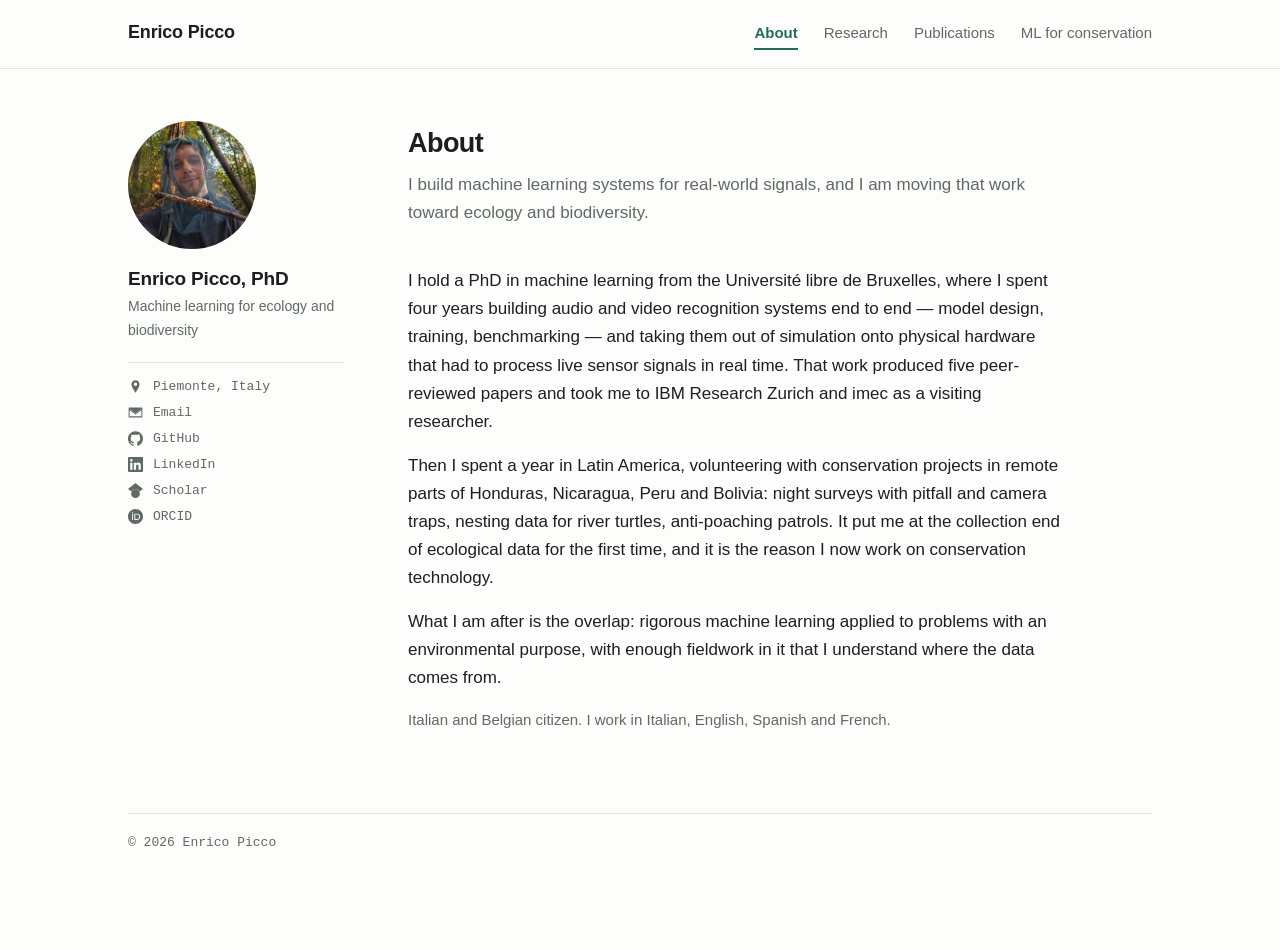
==== index.html @ 3084b16c "Add files via upload" ====
<!DOCTYPE html>
<html lang="en">
<head>
<meta charset="utf-8">
<meta name="viewport" content="width=device-width, initial-scale=1">
<title>Enrico Picco — Machine learning for ecology and biodiversity</title>
<meta name="description" content="Enrico Picco, PhD — machine learning engineer working on applied AI for ecology, biodiversity and environmental data.">
<link rel="stylesheet" href="style.css">
</head>
<body>

<header class="masthead">
  <div class="masthead-inner">
    <a class="brand" href="index.html">Enrico Picco</a>
    <nav class="site-nav">
      <a href="index.html" aria-current="page">About</a>
      <a href="research.html">Research</a>
      <a href="publications.html">Publications</a>
      <a href="conservation.html">ML for conservation</a>
    </nav>
  </div>
</header>

<div class="wrap">
    <aside class="rail">
      <img class="portrait" src="portrait.jpg" alt="Enrico Picco">
      <h2 class="rail-name">Enrico Picco, PhD</h2>
      <p class="role">Machine learning for ecology and biodiversity</p>
      <div class="meta">
        <div><svg class="ic" viewBox="0 0 24 24" aria-hidden="true"><path d="M12 2C8.42 2 5.5 4.92 5.5 8.5c0 4.78 6.5 13.5 6.5 13.5s6.5-8.72 6.5-13.5C18.5 4.92 15.58 2 12 2zm0 9.25a2.75 2.75 0 1 1 0-5.5 2.75 2.75 0 0 1 0 5.5z"/></svg><span>Piemonte, Italy</span></div>
        <a href="mailto:enrico.picco@hotmail.it"><svg class="ic" viewBox="0 0 24 24" aria-hidden="true"><path d="M2 4h20a1 1 0 0 1 1 1v14a1 1 0 0 1-1 1H2a1 1 0 0 1-1-1V5a1 1 0 0 1 1-1zm10 8.7L2.6 5.9v.4L12 13.3l9.4-7V5.9L12 12.7zM2.6 18.1h18.8V8.4L12 15.2 2.6 8.4z"/></svg><span>Email</span></a>
        <a href="https://github.com/e-picco"><svg class="ic" viewBox="0 0 24 24" aria-hidden="true"><path d="M12 .297c-6.63 0-12 5.373-12 12 0 5.303 3.438 9.8 8.205 11.385.6.113.82-.258.82-.577 0-.285-.01-1.04-.015-2.04-3.338.724-4.042-1.61-4.042-1.61C4.422 18.07 3.633 17.7 3.633 17.7c-1.087-.744.084-.729.084-.729 1.205.084 1.838 1.236 1.838 1.236 1.07 1.835 2.809 1.305 3.495.998.108-.776.417-1.305.76-1.605-2.665-.3-5.466-1.332-5.466-5.93 0-1.31.465-2.38 1.235-3.22-.135-.303-.54-1.523.105-3.176 0 0 1.005-.322 3.3 1.23.96-.267 1.98-.399 3-.405 1.02.006 2.04.138 3 .405 2.28-1.552 3.285-1.23 3.285-1.23.645 1.653.24 2.873.12 3.176.765.84 1.23 1.91 1.23 3.22 0 4.61-2.805 5.625-5.475 5.92.42.36.81 1.096.81 2.22 0 1.606-.015 2.896-.015 3.286 0 .315.21.69.825.57C20.565 22.092 24 17.592 24 12.297c0-6.627-5.373-12-12-12"/></svg><span>GitHub</span></a>
        <a href="https://www.linkedin.com/in/enrico-picco/"><svg class="ic" viewBox="0 0 24 24" aria-hidden="true"><path d="M20.45 20.45h-3.56v-5.57c0-1.33-.02-3.04-1.85-3.04-1.85 0-2.13 1.45-2.13 2.94v5.67H9.35V9h3.42v1.56h.05c.48-.9 1.64-1.85 3.37-1.85 3.6 0 4.27 2.37 4.27 5.46v6.28zM5.34 7.43a2.07 2.07 0 1 1 0-4.14 2.07 2.07 0 0 1 0 4.14zM7.12 20.45H3.55V9h3.57v11.45zM22.22 0H1.77C.79 0 0 .77 0 1.73v20.54C0 23.22.79 24 1.77 24h20.45c.98 0 1.78-.78 1.78-1.73V1.73C24 .77 23.2 0 22.22 0z"/></svg><span>LinkedIn</span></a>
        <a href="https://scholar.google.com/citations?user=zZwpqk8AAAAJ&hl=en"><svg class="ic" viewBox="0 0 24 24" aria-hidden="true"><path d="M5.242 13.769L0 9.5 12 0l12 9.5-5.242 4.269C17.548 11.249 14.978 9.5 12 9.5c-2.977 0-5.548 1.748-6.758 4.269zM12 10a7 7 0 1 0 0 14 7 7 0 0 0 0-14z"/></svg><span>Scholar</span></a>
        <a href="https://orcid.org/0000-0000-0000-0000"><svg class="ic" viewBox="0 0 24 24" aria-hidden="true"><path d="M12 0C5.372 0 0 5.372 0 12s5.372 12 12 12 12-5.372 12-12S18.628 0 12 0zM7.369 4.378c.525 0 .947.431.947.947s-.422.947-.947.947a.95.95 0 0 1-.947-.947c0-.525.422-.947.947-.947zm-.722 3.038h1.444v10.041H6.647V7.416zm3.562 0h3.9c3.712 0 5.344 2.653 5.344 5.025 0 2.578-2.016 5.025-5.325 5.025h-3.919V7.416zm1.444 1.303v7.444h2.297c3.272 0 4.022-2.484 4.022-3.722 0-2.016-1.284-3.722-4.097-3.722h-2.222z"/></svg><span>ORCID</span></a>
      </div>
    </aside>

    <main>
      <h1>About</h1>
      <p class="lede">I build machine learning systems for real-world signals, and I am moving that work toward ecology and biodiversity.</p>

      <p>I hold a PhD in machine learning from the Universit&eacute; libre de Bruxelles, where I spent four years building audio and video recognition systems end to end &mdash; model design, training, benchmarking &mdash; and taking them out of simulation onto physical hardware that had to process live sensor signals in real time. That work produced five peer-reviewed papers and took me to IBM Research Zurich and imec as a visiting researcher.</p>

      <p>Then I spent a year in Latin America, volunteering with conservation projects in remote parts of Honduras, Nicaragua, Peru and Bolivia: night surveys with pitfall and camera traps, nesting data for river turtles, anti-poaching patrols. It put me at the collection end of ecological data for the first time, and it is the reason I now work on conservation technology.</p>

      <p>What I am after is the overlap: rigorous machine learning applied to problems with an environmental purpose, with enough fieldwork in it that I understand where the data comes from.</p>

      <p class="note">Italian and Belgian citizen. I work in Italian, English, Spanish and French.</p>
    </main>

  <footer>&copy; 2026 Enrico Picco</footer>
</div>
</body>
</html>
---- style.css ----
/* ---------------------------------------------------------------
   Enrico Picco — portfolio
   One stylesheet, no dependencies.
   Palette:  ink #1b1f1e · muted #5f6a64 · accent #1f6f5c
             rule #e3e6e3 · paper #fdfdfc
   Type:     body in system sans · metadata in monospace (field-log
             feel: labels and dates align in a column, like a survey
             sheet). That monospace rail is the only flourish here.
   --------------------------------------------------------------- */

:root {
  --ink: #1b1f1e;
  --muted: #5f6a64;
  --accent: #1f6f5c;
  --rule: #e3e6e3;
  --paper: #fdfdfc;
  --sans: -apple-system, BlinkMacSystemFont, "Segoe UI", Roboto, Helvetica, Arial, sans-serif;
  --mono: ui-monospace, SFMono-Regular, "SF Mono", Menlo, Consolas, monospace;
}

* { box-sizing: border-box; }
html { -webkit-text-size-adjust: 100%; }

body {
  margin: 0;
  background: var(--paper);
  color: var(--ink);
  font: 400 17px/1.65 var(--sans);
}

/* ---------- top masthead: name left, section links right ---------- */

.masthead {
  position: sticky; top: 0; z-index: 10;
  background: var(--paper);
  border-bottom: 1px solid var(--rule);
}

.masthead-inner {
  max-width: 1080px; margin: 0 auto;
  padding: 18px 28px;
  display: flex; align-items: baseline; justify-content: space-between;
  gap: 24px; flex-wrap: wrap;
}

.brand {
  font-size: 18px; font-weight: 600; letter-spacing: -0.01em;
  color: var(--ink); text-decoration: none; white-space: nowrap;
}

.site-nav { display: flex; flex-wrap: wrap; }
.site-nav a + a { margin-left: 26px; }

.site-nav a {
  font-size: 15px; color: var(--muted); text-decoration: none;
  padding-bottom: 2px; border-bottom: 2px solid transparent; white-space: nowrap;
}

.site-nav a:hover { color: var(--ink); }

.site-nav a[aria-current="page"] {
  color: var(--accent); font-weight: 600; border-bottom-color: var(--accent);
}

/* ---------- page frame ---------- */

.wrap {
  max-width: 1080px; margin: 0 auto;
  padding: 52px 28px 96px;
  display: grid; grid-template-columns: 216px 1fr;
  gap: 64px; align-items: start;
}

/* ---------- left rail ---------- */

.rail { position: sticky; top: 112px; }

.rail .portrait {
  width: 128px; height: 128px; border-radius: 50%;
  object-fit: cover; display: block; margin-bottom: 18px;
}

.rail-name {
  font-size: 19px; line-height: 1.3; font-weight: 600;
  margin: 0 0 4px; letter-spacing: -0.01em;
}

.rail .role { font-size: 14px; color: var(--muted); margin: 0 0 20px; }

.meta {
  font: 400 13px/1 var(--mono); color: var(--muted);
  border-top: 1px solid var(--rule); padding-top: 16px;
  display: flex; flex-direction: column;
}

.meta > * + * { margin-top: 11px; }

.meta > div, .meta > a {
  display: flex; align-items: center;
  color: var(--muted); text-decoration: none;
}

.meta > a:hover { color: var(--accent); }
.meta > a:hover .ic { fill: var(--accent); }

.ic { width: 15px; height: 15px; flex: none; margin-right: 10px; fill: var(--muted); transition: fill .15s; }

/* ---------- main column ---------- */

main { max-width: 660px; }

h1 { font-size: 27px; letter-spacing: -0.02em; margin: 0 0 6px; }

.lede { color: var(--muted); margin: 0 0 40px; }

section { border-top: 1px solid var(--rule); padding-top: 26px; margin-bottom: 42px; }

.eyebrow {
  font: 400 12px/1 var(--mono); letter-spacing: 0.08em;
  text-transform: uppercase; color: var(--accent); margin: 0 0 10px;
}

h3 { font-size: 19px; margin: 0 0 10px; letter-spacing: -0.01em; }
p { margin: 0 0 16px; }
a { color: var(--accent); }
ul { padding-left: 20px; margin: 0 0 16px; }
li { margin-bottom: 7px; }
.note { font-size: 15px; color: var(--muted); }

/* dated entries — the monospace year column */

.entry { display: grid; grid-template-columns: 92px 1fr; gap: 18px; margin-bottom: 30px; }
.entry .when { font: 400 13px/1.7 var(--mono); color: var(--muted); }
.entry h3 { margin-bottom: 6px; }
.entry .where { font-size: 15px; color: var(--muted); margin: 0 0 10px; }

/* publications */

.pub { margin-bottom: 20px; font-size: 16px; }
.pub .venue { font-style: italic; }
.pub .links { font: 400 13px/1.6 var(--mono); }
.pub .links a { text-decoration: none; border-bottom: 1px solid var(--rule); }

footer {
  grid-column: 1 / -1;
  border-top: 1px solid var(--rule); padding-top: 18px;
  font: 400 13px/1.7 var(--mono); color: var(--muted);
}

/* ---------- mobile ---------- */

@media (max-width: 800px) {
  .masthead { position: static; }
  .masthead-inner { padding: 16px 20px; gap: 12px; }
  .site-nav a + a { margin-left: 18px; }
  .wrap { grid-template-columns: 1fr; gap: 34px; padding: 30px 20px 64px; }
  .rail { position: static; }
  .rail .portrait { width: 104px; height: 104px; }
  .meta { flex-direction: row; flex-wrap: wrap; }
  .meta > * + * { margin-top: 0; margin-left: 20px; }
  .entry { grid-template-columns: 1fr; gap: 4px; }
  body { font-size: 16px; }
}

a:focus-visible { outline: 2px solid var(--accent); outline-offset: 3px; }
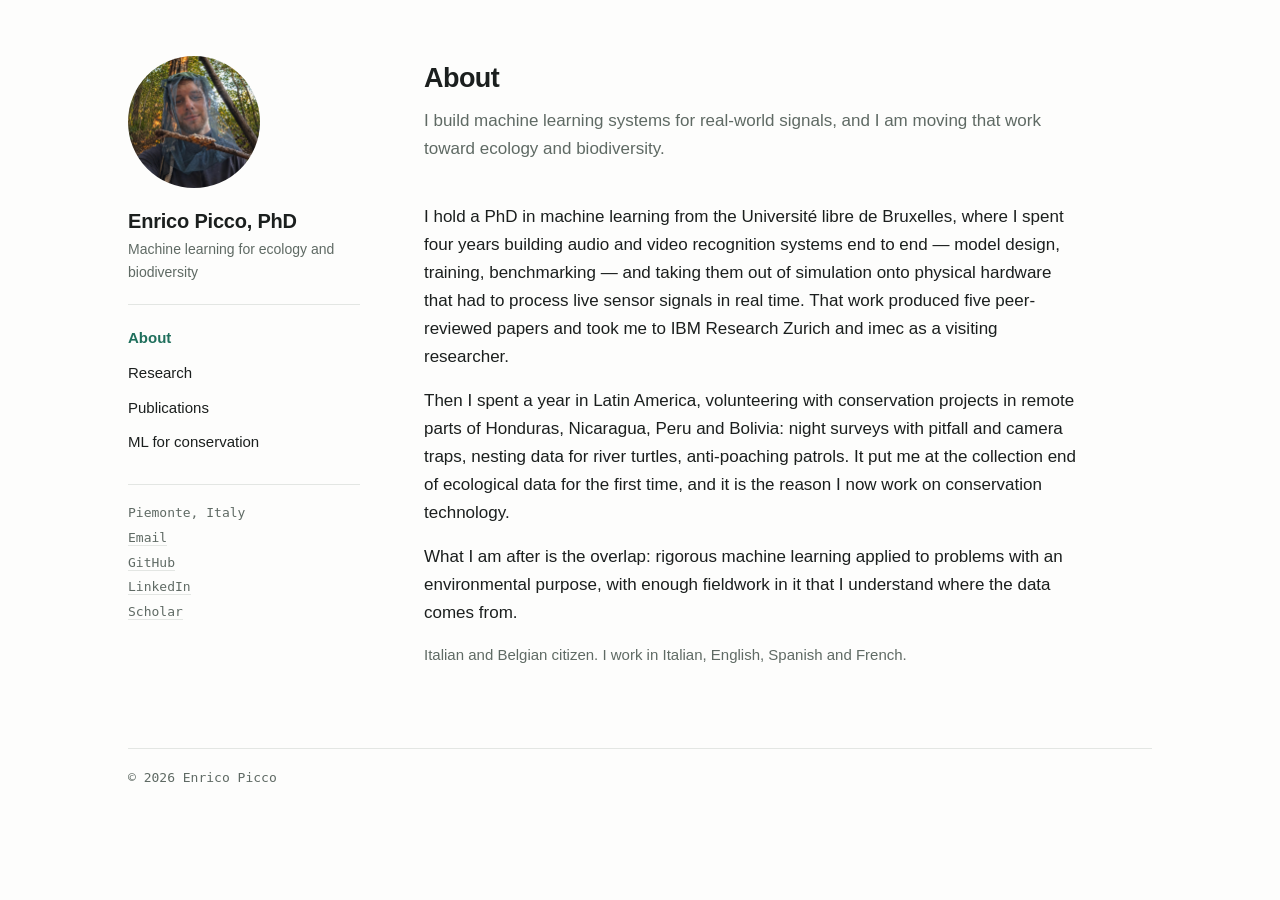
==== commit b8077c81: "Add files via upload" ====
--- a/index.html
+++ b/index.html
@@ -8,48 +8,46 @@
 <link rel="stylesheet" href="style.css">
 </head>
 <body>
+<div class="wrap">
 
-<header class="masthead">
-  <div class="masthead-inner">
-    <a class="brand" href="index.html">Enrico Picco</a>
-    <nav class="site-nav">
+  <aside class="rail">
+    <!-- Drop a square photo in as portrait.jpg — a field photo works better here
+         than a formal headshot. Delete the <img> line if you'd rather have none. -->
+    <img class="portrait" src="portrait.jpg" alt="Enrico Picco">
+    <h1>Enrico Picco, PhD</h1>
+    <p class="role">Machine learning for ecology and biodiversity</p>
+    <nav>
       <a href="index.html" aria-current="page">About</a>
       <a href="research.html">Research</a>
       <a href="publications.html">Publications</a>
       <a href="conservation.html">ML for conservation</a>
     </nav>
-  </div>
-</header>
+    <div class="meta">
+      <div>Piemonte, Italy</div>
+      <div><a href="mailto:enrico.picco@hotmail.it">Email</a></div>
+      <div><a href="https://github.com/e-picco">GitHub</a></div>
+      <div><a href="https://www.linkedin.com/in/enrico-picco/">LinkedIn</a></div>
+      <div><a href="https://scholar.google.com/citations?user=zZwpqk8AAAAJ&hl=en">Scholar</a></div>
+      <!-- Register an ORCID if you don't have one — it takes two minutes and
+           every academic reader looks for it. Then uncomment: -->
+      <!-- <div><a href="https://orcid.org/0000-0000-0000-0000">ORCID</a></div> -->
+    </div>
+  </aside>
 
-<div class="wrap">
-    <aside class="rail">
-      <img class="portrait" src="portrait.jpg" alt="Enrico Picco">
-      <h2 class="rail-name">Enrico Picco, PhD</h2>
-      <p class="role">Machine learning for ecology and biodiversity</p>
-      <div class="meta">
-        <div><svg class="ic" viewBox="0 0 24 24" aria-hidden="true"><path d="M12 2C8.42 2 5.5 4.92 5.5 8.5c0 4.78 6.5 13.5 6.5 13.5s6.5-8.72 6.5-13.5C18.5 4.92 15.58 2 12 2zm0 9.25a2.75 2.75 0 1 1 0-5.5 2.75 2.75 0 0 1 0 5.5z"/></svg><span>Piemonte, Italy</span></div>
-        <a href="mailto:enrico.picco@hotmail.it"><svg class="ic" viewBox="0 0 24 24" aria-hidden="true"><path d="M2 4h20a1 1 0 0 1 1 1v14a1 1 0 0 1-1 1H2a1 1 0 0 1-1-1V5a1 1 0 0 1 1-1zm10 8.7L2.6 5.9v.4L12 13.3l9.4-7V5.9L12 12.7zM2.6 18.1h18.8V8.4L12 15.2 2.6 8.4z"/></svg><span>Email</span></a>
-        <a href="https://github.com/e-picco"><svg class="ic" viewBox="0 0 24 24" aria-hidden="true"><path d="M12 .297c-6.63 0-12 5.373-12 12 0 5.303 3.438 9.8 8.205 11.385.6.113.82-.258.82-.577 0-.285-.01-1.04-.015-2.04-3.338.724-4.042-1.61-4.042-1.61C4.422 18.07 3.633 17.7 3.633 17.7c-1.087-.744.084-.729.084-.729 1.205.084 1.838 1.236 1.838 1.236 1.07 1.835 2.809 1.305 3.495.998.108-.776.417-1.305.76-1.605-2.665-.3-5.466-1.332-5.466-5.93 0-1.31.465-2.38 1.235-3.22-.135-.303-.54-1.523.105-3.176 0 0 1.005-.322 3.3 1.23.96-.267 1.98-.399 3-.405 1.02.006 2.04.138 3 .405 2.28-1.552 3.285-1.23 3.285-1.23.645 1.653.24 2.873.12 3.176.765.84 1.23 1.91 1.23 3.22 0 4.61-2.805 5.625-5.475 5.92.42.36.81 1.096.81 2.22 0 1.606-.015 2.896-.015 3.286 0 .315.21.69.825.57C20.565 22.092 24 17.592 24 12.297c0-6.627-5.373-12-12-12"/></svg><span>GitHub</span></a>
-        <a href="https://www.linkedin.com/in/enrico-picco/"><svg class="ic" viewBox="0 0 24 24" aria-hidden="true"><path d="M20.45 20.45h-3.56v-5.57c0-1.33-.02-3.04-1.85-3.04-1.85 0-2.13 1.45-2.13 2.94v5.67H9.35V9h3.42v1.56h.05c.48-.9 1.64-1.85 3.37-1.85 3.6 0 4.27 2.37 4.27 5.46v6.28zM5.34 7.43a2.07 2.07 0 1 1 0-4.14 2.07 2.07 0 0 1 0 4.14zM7.12 20.45H3.55V9h3.57v11.45zM22.22 0H1.77C.79 0 0 .77 0 1.73v20.54C0 23.22.79 24 1.77 24h20.45c.98 0 1.78-.78 1.78-1.73V1.73C24 .77 23.2 0 22.22 0z"/></svg><span>LinkedIn</span></a>
-        <a href="https://scholar.google.com/citations?user=zZwpqk8AAAAJ&hl=en"><svg class="ic" viewBox="0 0 24 24" aria-hidden="true"><path d="M5.242 13.769L0 9.5 12 0l12 9.5-5.242 4.269C17.548 11.249 14.978 9.5 12 9.5c-2.977 0-5.548 1.748-6.758 4.269zM12 10a7 7 0 1 0 0 14 7 7 0 0 0 0-14z"/></svg><span>Scholar</span></a>
-        <a href="https://orcid.org/0000-0000-0000-0000"><svg class="ic" viewBox="0 0 24 24" aria-hidden="true"><path d="M12 0C5.372 0 0 5.372 0 12s5.372 12 12 12 12-5.372 12-12S18.628 0 12 0zM7.369 4.378c.525 0 .947.431.947.947s-.422.947-.947.947a.95.95 0 0 1-.947-.947c0-.525.422-.947.947-.947zm-.722 3.038h1.444v10.041H6.647V7.416zm3.562 0h3.9c3.712 0 5.344 2.653 5.344 5.025 0 2.578-2.016 5.025-5.325 5.025h-3.919V7.416zm1.444 1.303v7.444h2.297c3.272 0 4.022-2.484 4.022-3.722 0-2.016-1.284-3.722-4.097-3.722h-2.222z"/></svg><span>ORCID</span></a>
-      </div>
-    </aside>
+  <main>
+    <h2>About</h2>
+    <p class="lede">I build machine learning systems for real-world signals, and I am moving that work toward ecology and biodiversity.</p>
 
-    <main>
-      <h1>About</h1>
-      <p class="lede">I build machine learning systems for real-world signals, and I am moving that work toward ecology and biodiversity.</p>
+    <p>I hold a PhD in machine learning from the Université libre de Bruxelles, where I spent four years building audio and video recognition systems end to end — model design, training, benchmarking — and taking them out of simulation onto physical hardware that had to process live sensor signals in real time. That work produced five peer-reviewed papers and took me to IBM Research Zurich and imec as a visiting researcher.</p>
 
-      <p>I hold a PhD in machine learning from the Universit&eacute; libre de Bruxelles, where I spent four years building audio and video recognition systems end to end &mdash; model design, training, benchmarking &mdash; and taking them out of simulation onto physical hardware that had to process live sensor signals in real time. That work produced five peer-reviewed papers and took me to IBM Research Zurich and imec as a visiting researcher.</p>
+    <p>Then I spent a year in Latin America, volunteering with conservation projects in remote parts of Honduras, Nicaragua, Peru and Bolivia: night surveys with pitfall and camera traps, nesting data for river turtles, anti-poaching patrols. It put me at the collection end of ecological data for the first time, and it is the reason I now work on conservation technology.</p>
 
-      <p>Then I spent a year in Latin America, volunteering with conservation projects in remote parts of Honduras, Nicaragua, Peru and Bolivia: night surveys with pitfall and camera traps, nesting data for river turtles, anti-poaching patrols. It put me at the collection end of ecological data for the first time, and it is the reason I now work on conservation technology.</p>
+    <p>What I am after is the overlap: rigorous machine learning applied to problems with an environmental purpose, with enough fieldwork in it that I understand where the data comes from.</p>
 
-      <p>What I am after is the overlap: rigorous machine learning applied to problems with an environmental purpose, with enough fieldwork in it that I understand where the data comes from.</p>
+    <p class="note">Italian and Belgian citizen. I work in Italian, English, Spanish and French.</p>
+  </main>
 
-      <p class="note">Italian and Belgian citizen. I work in Italian, English, Spanish and French.</p>
-    </main>
-
-  <footer>&copy; 2026 Enrico Picco</footer>
+  <footer>© 2026 Enrico Picco</footer>
 </div>
 </body>
 </html>
--- a/style.css
+++ b/style.css
@@ -1,11 +1,12 @@
 /* ---------------------------------------------------------------
    Enrico Picco — portfolio
-   One stylesheet, no dependencies.
+   One stylesheet, no dependencies, no build step.
    Palette:  ink #1b1f1e · muted #5f6a64 · accent #1f6f5c
              rule #e3e6e3 · paper #fdfdfc
    Type:     body in system sans · metadata in monospace (field-log
-             feel: labels and dates align in a column, like a survey
-             sheet). That monospace rail is the only flourish here.
+             feel: dates and labels align in a column, like a survey
+             sheet). That monospace rail is the only flourish here —
+             everything else stays quiet on purpose.
    --------------------------------------------------------------- */
 
 :root {
@@ -19,6 +20,7 @@
 }
 
 * { box-sizing: border-box; }
+
 html { -webkit-text-size-adjust: 100%; }
 
 body {
@@ -28,109 +30,108 @@
   font: 400 17px/1.65 var(--sans);
 }
 
-/* ---------- top masthead: name left, section links right ---------- */
-
-.masthead {
-  position: sticky; top: 0; z-index: 10;
-  background: var(--paper);
-  border-bottom: 1px solid var(--rule);
-}
-
-.masthead-inner {
-  max-width: 1080px; margin: 0 auto;
-  padding: 18px 28px;
-  display: flex; align-items: baseline; justify-content: space-between;
-  gap: 24px; flex-wrap: wrap;
-}
-
-.brand {
-  font-size: 18px; font-weight: 600; letter-spacing: -0.01em;
-  color: var(--ink); text-decoration: none; white-space: nowrap;
-}
-
-.site-nav { display: flex; flex-wrap: wrap; }
-.site-nav a + a { margin-left: 26px; }
-
-.site-nav a {
-  font-size: 15px; color: var(--muted); text-decoration: none;
-  padding-bottom: 2px; border-bottom: 2px solid transparent; white-space: nowrap;
-}
-
-.site-nav a:hover { color: var(--ink); }
-
-.site-nav a[aria-current="page"] {
-  color: var(--accent); font-weight: 600; border-bottom-color: var(--accent);
-}
-
-/* ---------- page frame ---------- */
-
 .wrap {
-  max-width: 1080px; margin: 0 auto;
-  padding: 52px 28px 96px;
-  display: grid; grid-template-columns: 216px 1fr;
-  gap: 64px; align-items: start;
+  max-width: 1080px;
+  margin: 0 auto;
+  padding: 56px 28px 96px;
+  display: grid;
+  grid-template-columns: 232px 1fr;
+  gap: 64px;
+  align-items: start;
 }
 
 /* ---------- left rail ---------- */
 
-.rail { position: sticky; top: 112px; }
+.rail { position: sticky; top: 56px; }
 
 .rail .portrait {
-  width: 128px; height: 128px; border-radius: 50%;
-  object-fit: cover; display: block; margin-bottom: 18px;
+  width: 132px; height: 132px;
+  border-radius: 50%;
+  object-fit: cover;
+  display: block;
+  margin-bottom: 20px;
 }
 
-.rail-name {
-  font-size: 19px; line-height: 1.3; font-weight: 600;
-  margin: 0 0 4px; letter-spacing: -0.01em;
+.rail h1 {
+  font-size: 20px;
+  line-height: 1.3;
+  margin: 0 0 4px;
+  letter-spacing: -0.01em;
 }
 
-.rail .role { font-size: 14px; color: var(--muted); margin: 0 0 20px; }
+.rail .role {
+  font-size: 14px;
+  color: var(--muted);
+  margin: 0 0 20px;
+}
+
+.rail nav { border-top: 1px solid var(--rule); padding-top: 16px; margin-bottom: 24px; }
+
+.rail nav a {
+  display: block;
+  font-size: 15px;
+  padding: 5px 0;
+  color: var(--ink);
+  text-decoration: none;
+}
+
+.rail nav a:hover { color: var(--accent); }
+
+.rail nav a[aria-current="page"] {
+  color: var(--accent);
+  font-weight: 600;
+}
 
 .meta {
-  font: 400 13px/1 var(--mono); color: var(--muted);
-  border-top: 1px solid var(--rule); padding-top: 16px;
-  display: flex; flex-direction: column;
+  font: 400 13px/1.9 var(--mono);
+  color: var(--muted);
+  border-top: 1px solid var(--rule);
+  padding-top: 16px;
 }
 
-.meta > * + * { margin-top: 11px; }
-
-.meta > div, .meta > a {
-  display: flex; align-items: center;
-  color: var(--muted); text-decoration: none;
-}
-
-.meta > a:hover { color: var(--accent); }
-.meta > a:hover .ic { fill: var(--accent); }
-
-.ic { width: 15px; height: 15px; flex: none; margin-right: 10px; fill: var(--muted); transition: fill .15s; }
+.meta a { color: var(--muted); text-decoration: none; border-bottom: 1px solid var(--rule); }
+.meta a:hover { color: var(--accent); border-bottom-color: var(--accent); }
+.meta div { white-space: nowrap; overflow: hidden; text-overflow: ellipsis; }
 
 /* ---------- main column ---------- */
 
 main { max-width: 660px; }
 
-h1 { font-size: 27px; letter-spacing: -0.02em; margin: 0 0 6px; }
+main > h2:first-child { margin-top: 0; }
+
+h2 {
+  font-size: 27px;
+  letter-spacing: -0.02em;
+  margin: 0 0 6px;
+}
 
 .lede { color: var(--muted); margin: 0 0 40px; }
 
 section { border-top: 1px solid var(--rule); padding-top: 26px; margin-bottom: 42px; }
 
 .eyebrow {
-  font: 400 12px/1 var(--mono); letter-spacing: 0.08em;
-  text-transform: uppercase; color: var(--accent); margin: 0 0 10px;
+  font: 400 12px/1 var(--mono);
+  letter-spacing: 0.08em;
+  text-transform: uppercase;
+  color: var(--accent);
+  margin: 0 0 10px;
 }
 
 h3 { font-size: 19px; margin: 0 0 10px; letter-spacing: -0.01em; }
+
 p { margin: 0 0 16px; }
+
 a { color: var(--accent); }
+
 ul { padding-left: 20px; margin: 0 0 16px; }
 li { margin-bottom: 7px; }
+
 .note { font-size: 15px; color: var(--muted); }
 
 /* dated entries — the monospace year column */
 
 .entry { display: grid; grid-template-columns: 92px 1fr; gap: 18px; margin-bottom: 30px; }
-.entry .when { font: 400 13px/1.7 var(--mono); color: var(--muted); }
+.entry .when { font: 400 13px/1.9 var(--mono); color: var(--muted); }
 .entry h3 { margin-bottom: 6px; }
 .entry .where { font-size: 15px; color: var(--muted); margin: 0 0 10px; }
 
@@ -143,23 +144,21 @@
 
 footer {
   grid-column: 1 / -1;
-  border-top: 1px solid var(--rule); padding-top: 18px;
-  font: 400 13px/1.7 var(--mono); color: var(--muted);
+  border-top: 1px solid var(--rule);
+  padding-top: 18px;
+  font: 400 13px/1.7 var(--mono);
+  color: var(--muted);
 }
 
 /* ---------- mobile ---------- */
 
 @media (max-width: 800px) {
-  .masthead { position: static; }
-  .masthead-inner { padding: 16px 20px; gap: 12px; }
-  .site-nav a + a { margin-left: 18px; }
-  .wrap { grid-template-columns: 1fr; gap: 34px; padding: 30px 20px 64px; }
+  .wrap { grid-template-columns: 1fr; gap: 36px; padding: 32px 20px 64px; }
   .rail { position: static; }
-  .rail .portrait { width: 104px; height: 104px; }
-  .meta { flex-direction: row; flex-wrap: wrap; }
-  .meta > * + * { margin-top: 0; margin-left: 20px; }
+  .rail nav { display: flex; flex-wrap: wrap; gap: 18px; }
+  .rail nav a { padding: 0; }
   .entry { grid-template-columns: 1fr; gap: 4px; }
   body { font-size: 16px; }
 }
 
-a:focus-visible { outline: 2px solid var(--accent); outline-offset: 3px; }
+a:focus-visible, nav a:focus-visible { outline: 2px solid var(--accent); outline-offset: 3px; }
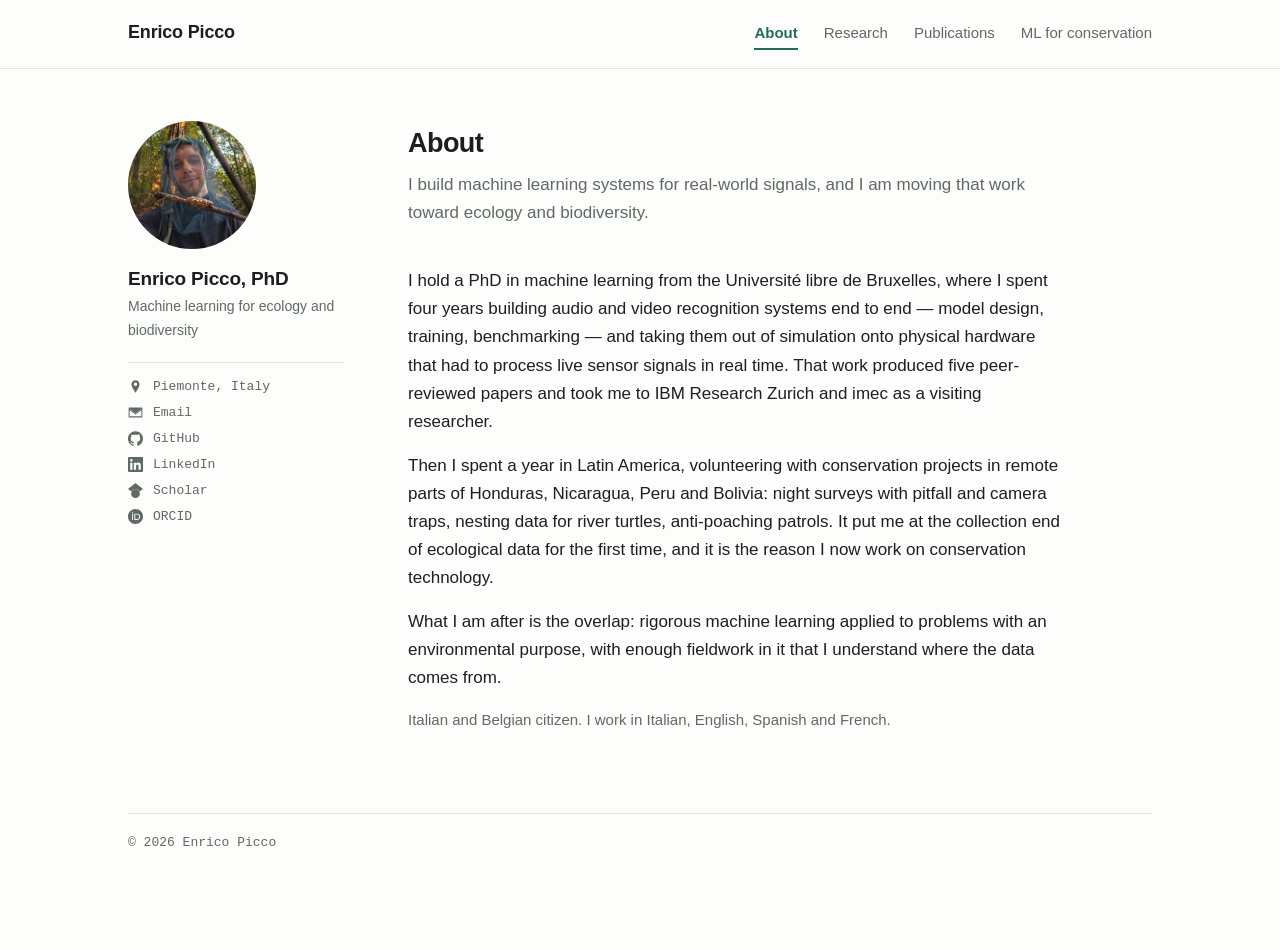
==== commit b29c6fff: "Add files via upload" ====
--- a/index.html
+++ b/index.html
@@ -8,46 +8,48 @@
 <link rel="stylesheet" href="style.css">
 </head>
 <body>
-<div class="wrap">
 
-  <aside class="rail">
-    <!-- Drop a square photo in as portrait.jpg — a field photo works better here
-         than a formal headshot. Delete the <img> line if you'd rather have none. -->
-    <img class="portrait" src="portrait.jpg" alt="Enrico Picco">
-    <h1>Enrico Picco, PhD</h1>
-    <p class="role">Machine learning for ecology and biodiversity</p>
-    <nav>
+<header class="masthead">
+  <div class="masthead-inner">
+    <a class="brand" href="index.html">Enrico Picco</a>
+    <nav class="site-nav">
       <a href="index.html" aria-current="page">About</a>
       <a href="research.html">Research</a>
       <a href="publications.html">Publications</a>
       <a href="conservation.html">ML for conservation</a>
     </nav>
-    <div class="meta">
-      <div>Piemonte, Italy</div>
-      <div><a href="mailto:enrico.picco@hotmail.it">Email</a></div>
-      <div><a href="https://github.com/e-picco">GitHub</a></div>
-      <div><a href="https://www.linkedin.com/in/enrico-picco/">LinkedIn</a></div>
-      <div><a href="https://scholar.google.com/citations?user=zZwpqk8AAAAJ&hl=en">Scholar</a></div>
-      <!-- Register an ORCID if you don't have one — it takes two minutes and
-           every academic reader looks for it. Then uncomment: -->
-      <!-- <div><a href="https://orcid.org/0000-0000-0000-0000">ORCID</a></div> -->
-    </div>
-  </aside>
+  </div>
+</header>
 
-  <main>
-    <h2>About</h2>
-    <p class="lede">I build machine learning systems for real-world signals, and I am moving that work toward ecology and biodiversity.</p>
+<div class="wrap">
+    <aside class="rail">
+      <img class="portrait" src="portrait.jpg" alt="Enrico Picco">
+      <h2 class="rail-name">Enrico Picco, PhD</h2>
+      <p class="role">Machine learning for ecology and biodiversity</p>
+      <div class="meta">
+        <div><svg class="ic" viewBox="0 0 24 24" aria-hidden="true"><path d="M12 2C8.42 2 5.5 4.92 5.5 8.5c0 4.78 6.5 13.5 6.5 13.5s6.5-8.72 6.5-13.5C18.5 4.92 15.58 2 12 2zm0 9.25a2.75 2.75 0 1 1 0-5.5 2.75 2.75 0 0 1 0 5.5z"/></svg><span>Piemonte, Italy</span></div>
+        <a href="mailto:enrico.picco@hotmail.it"><svg class="ic" viewBox="0 0 24 24" aria-hidden="true"><path d="M2 4h20a1 1 0 0 1 1 1v14a1 1 0 0 1-1 1H2a1 1 0 0 1-1-1V5a1 1 0 0 1 1-1zm10 8.7L2.6 5.9v.4L12 13.3l9.4-7V5.9L12 12.7zM2.6 18.1h18.8V8.4L12 15.2 2.6 8.4z"/></svg><span>Email</span></a>
+        <a href="https://github.com/e-picco"><svg class="ic" viewBox="0 0 24 24" aria-hidden="true"><path d="M12 .297c-6.63 0-12 5.373-12 12 0 5.303 3.438 9.8 8.205 11.385.6.113.82-.258.82-.577 0-.285-.01-1.04-.015-2.04-3.338.724-4.042-1.61-4.042-1.61C4.422 18.07 3.633 17.7 3.633 17.7c-1.087-.744.084-.729.084-.729 1.205.084 1.838 1.236 1.838 1.236 1.07 1.835 2.809 1.305 3.495.998.108-.776.417-1.305.76-1.605-2.665-.3-5.466-1.332-5.466-5.93 0-1.31.465-2.38 1.235-3.22-.135-.303-.54-1.523.105-3.176 0 0 1.005-.322 3.3 1.23.96-.267 1.98-.399 3-.405 1.02.006 2.04.138 3 .405 2.28-1.552 3.285-1.23 3.285-1.23.645 1.653.24 2.873.12 3.176.765.84 1.23 1.91 1.23 3.22 0 4.61-2.805 5.625-5.475 5.92.42.36.81 1.096.81 2.22 0 1.606-.015 2.896-.015 3.286 0 .315.21.69.825.57C20.565 22.092 24 17.592 24 12.297c0-6.627-5.373-12-12-12"/></svg><span>GitHub</span></a>
+        <a href="https://www.linkedin.com/in/enrico-picco/"><svg class="ic" viewBox="0 0 24 24" aria-hidden="true"><path d="M20.45 20.45h-3.56v-5.57c0-1.33-.02-3.04-1.85-3.04-1.85 0-2.13 1.45-2.13 2.94v5.67H9.35V9h3.42v1.56h.05c.48-.9 1.64-1.85 3.37-1.85 3.6 0 4.27 2.37 4.27 5.46v6.28zM5.34 7.43a2.07 2.07 0 1 1 0-4.14 2.07 2.07 0 0 1 0 4.14zM7.12 20.45H3.55V9h3.57v11.45zM22.22 0H1.77C.79 0 0 .77 0 1.73v20.54C0 23.22.79 24 1.77 24h20.45c.98 0 1.78-.78 1.78-1.73V1.73C24 .77 23.2 0 22.22 0z"/></svg><span>LinkedIn</span></a>
+        <a href="https://scholar.google.com/citations?user=zZwpqk8AAAAJ&hl=en"><svg class="ic" viewBox="0 0 24 24" aria-hidden="true"><path d="M5.242 13.769L0 9.5 12 0l12 9.5-5.242 4.269C17.548 11.249 14.978 9.5 12 9.5c-2.977 0-5.548 1.748-6.758 4.269zM12 10a7 7 0 1 0 0 14 7 7 0 0 0 0-14z"/></svg><span>Scholar</span></a>
+        <a href="https://orcid.org/0000-0000-0000-0000"><svg class="ic" viewBox="0 0 24 24" aria-hidden="true"><path d="M12 0C5.372 0 0 5.372 0 12s5.372 12 12 12 12-5.372 12-12S18.628 0 12 0zM7.369 4.378c.525 0 .947.431.947.947s-.422.947-.947.947a.95.95 0 0 1-.947-.947c0-.525.422-.947.947-.947zm-.722 3.038h1.444v10.041H6.647V7.416zm3.562 0h3.9c3.712 0 5.344 2.653 5.344 5.025 0 2.578-2.016 5.025-5.325 5.025h-3.919V7.416zm1.444 1.303v7.444h2.297c3.272 0 4.022-2.484 4.022-3.722 0-2.016-1.284-3.722-4.097-3.722h-2.222z"/></svg><span>ORCID</span></a>
+      </div>
+    </aside>
 
-    <p>I hold a PhD in machine learning from the Université libre de Bruxelles, where I spent four years building audio and video recognition systems end to end — model design, training, benchmarking — and taking them out of simulation onto physical hardware that had to process live sensor signals in real time. That work produced five peer-reviewed papers and took me to IBM Research Zurich and imec as a visiting researcher.</p>
+    <main>
+      <h1>About</h1>
+      <p class="lede">I build machine learning systems for real-world signals, and I am moving that work toward ecology and biodiversity.</p>
 
-    <p>Then I spent a year in Latin America, volunteering with conservation projects in remote parts of Honduras, Nicaragua, Peru and Bolivia: night surveys with pitfall and camera traps, nesting data for river turtles, anti-poaching patrols. It put me at the collection end of ecological data for the first time, and it is the reason I now work on conservation technology.</p>
+      <p>I hold a PhD in machine learning from the Universit&eacute; libre de Bruxelles, where I spent four years building audio and video recognition systems end to end &mdash; model design, training, benchmarking &mdash; and taking them out of simulation onto physical hardware that had to process live sensor signals in real time. That work produced five peer-reviewed papers and took me to IBM Research Zurich and imec as a visiting researcher.</p>
 
-    <p>What I am after is the overlap: rigorous machine learning applied to problems with an environmental purpose, with enough fieldwork in it that I understand where the data comes from.</p>
+      <p>Then I spent a year in Latin America, volunteering with conservation projects in remote parts of Honduras, Nicaragua, Peru and Bolivia: night surveys with pitfall and camera traps, nesting data for river turtles, anti-poaching patrols. It put me at the collection end of ecological data for the first time, and it is the reason I now work on conservation technology.</p>
 
-    <p class="note">Italian and Belgian citizen. I work in Italian, English, Spanish and French.</p>
-  </main>
+      <p>What I am after is the overlap: rigorous machine learning applied to problems with an environmental purpose, with enough fieldwork in it that I understand where the data comes from.</p>
 
-  <footer>© 2026 Enrico Picco</footer>
+      <p class="note">Italian and Belgian citizen. I work in Italian, English, Spanish and French.</p>
+    </main>
+
+  <footer>&copy; 2026 Enrico Picco</footer>
 </div>
 </body>
 </html>
--- a/style.css
+++ b/style.css
@@ -1,12 +1,11 @@
 /* ---------------------------------------------------------------
    Enrico Picco — portfolio
-   One stylesheet, no dependencies, no build step.
+   One stylesheet, no dependencies.
    Palette:  ink #1b1f1e · muted #5f6a64 · accent #1f6f5c
              rule #e3e6e3 · paper #fdfdfc
    Type:     body in system sans · metadata in monospace (field-log
-             feel: dates and labels align in a column, like a survey
-             sheet). That monospace rail is the only flourish here —
-             everything else stays quiet on purpose.
+             feel: labels and dates align in a column, like a survey
+             sheet). That monospace rail is the only flourish here.
    --------------------------------------------------------------- */
 
 :root {
@@ -20,7 +19,6 @@
 }
 
 * { box-sizing: border-box; }
-
 html { -webkit-text-size-adjust: 100%; }
 
 body {
@@ -30,108 +28,109 @@
   font: 400 17px/1.65 var(--sans);
 }
 
+/* ---------- top masthead: name left, section links right ---------- */
+
+.masthead {
+  position: sticky; top: 0; z-index: 10;
+  background: var(--paper);
+  border-bottom: 1px solid var(--rule);
+}
+
+.masthead-inner {
+  max-width: 1080px; margin: 0 auto;
+  padding: 18px 28px;
+  display: flex; align-items: baseline; justify-content: space-between;
+  gap: 24px; flex-wrap: wrap;
+}
+
+.brand {
+  font-size: 18px; font-weight: 600; letter-spacing: -0.01em;
+  color: var(--ink); text-decoration: none; white-space: nowrap;
+}
+
+.site-nav { display: flex; flex-wrap: wrap; }
+.site-nav a + a { margin-left: 26px; }
+
+.site-nav a {
+  font-size: 15px; color: var(--muted); text-decoration: none;
+  padding-bottom: 2px; border-bottom: 2px solid transparent; white-space: nowrap;
+}
+
+.site-nav a:hover { color: var(--ink); }
+
+.site-nav a[aria-current="page"] {
+  color: var(--accent); font-weight: 600; border-bottom-color: var(--accent);
+}
+
+/* ---------- page frame ---------- */
+
 .wrap {
-  max-width: 1080px;
-  margin: 0 auto;
-  padding: 56px 28px 96px;
-  display: grid;
-  grid-template-columns: 232px 1fr;
-  gap: 64px;
-  align-items: start;
+  max-width: 1080px; margin: 0 auto;
+  padding: 52px 28px 96px;
+  display: grid; grid-template-columns: 216px 1fr;
+  gap: 64px; align-items: start;
 }
 
 /* ---------- left rail ---------- */
 
-.rail { position: sticky; top: 56px; }
+.rail { position: sticky; top: 112px; }
 
 .rail .portrait {
-  width: 132px; height: 132px;
-  border-radius: 50%;
-  object-fit: cover;
-  display: block;
-  margin-bottom: 20px;
+  width: 128px; height: 128px; border-radius: 50%;
+  object-fit: cover; display: block; margin-bottom: 18px;
 }
 
-.rail h1 {
-  font-size: 20px;
-  line-height: 1.3;
-  margin: 0 0 4px;
-  letter-spacing: -0.01em;
+.rail-name {
+  font-size: 19px; line-height: 1.3; font-weight: 600;
+  margin: 0 0 4px; letter-spacing: -0.01em;
 }
 
-.rail .role {
-  font-size: 14px;
-  color: var(--muted);
-  margin: 0 0 20px;
+.rail .role { font-size: 14px; color: var(--muted); margin: 0 0 20px; }
+
+.meta {
+  font: 400 13px/1 var(--mono); color: var(--muted);
+  border-top: 1px solid var(--rule); padding-top: 16px;
+  display: flex; flex-direction: column;
 }
 
-.rail nav { border-top: 1px solid var(--rule); padding-top: 16px; margin-bottom: 24px; }
+.meta > * + * { margin-top: 11px; }
 
-.rail nav a {
-  display: block;
-  font-size: 15px;
-  padding: 5px 0;
-  color: var(--ink);
-  text-decoration: none;
+.meta > div, .meta > a {
+  display: flex; align-items: center;
+  color: var(--muted); text-decoration: none;
 }
 
-.rail nav a:hover { color: var(--accent); }
+.meta > a:hover { color: var(--accent); }
+.meta > a:hover .ic { fill: var(--accent); }
 
-.rail nav a[aria-current="page"] {
-  color: var(--accent);
-  font-weight: 600;
-}
-
-.meta {
-  font: 400 13px/1.9 var(--mono);
-  color: var(--muted);
-  border-top: 1px solid var(--rule);
-  padding-top: 16px;
-}
-
-.meta a { color: var(--muted); text-decoration: none; border-bottom: 1px solid var(--rule); }
-.meta a:hover { color: var(--accent); border-bottom-color: var(--accent); }
-.meta div { white-space: nowrap; overflow: hidden; text-overflow: ellipsis; }
+.ic { width: 15px; height: 15px; flex: none; margin-right: 10px; fill: var(--muted); transition: fill .15s; }
 
 /* ---------- main column ---------- */
 
 main { max-width: 660px; }
 
-main > h2:first-child { margin-top: 0; }
-
-h2 {
-  font-size: 27px;
-  letter-spacing: -0.02em;
-  margin: 0 0 6px;
-}
+h1 { font-size: 27px; letter-spacing: -0.02em; margin: 0 0 6px; }
 
 .lede { color: var(--muted); margin: 0 0 40px; }
 
 section { border-top: 1px solid var(--rule); padding-top: 26px; margin-bottom: 42px; }
 
 .eyebrow {
-  font: 400 12px/1 var(--mono);
-  letter-spacing: 0.08em;
-  text-transform: uppercase;
-  color: var(--accent);
-  margin: 0 0 10px;
+  font: 400 12px/1 var(--mono); letter-spacing: 0.08em;
+  text-transform: uppercase; color: var(--accent); margin: 0 0 10px;
 }
 
 h3 { font-size: 19px; margin: 0 0 10px; letter-spacing: -0.01em; }
-
 p { margin: 0 0 16px; }
-
 a { color: var(--accent); }
-
 ul { padding-left: 20px; margin: 0 0 16px; }
 li { margin-bottom: 7px; }
-
 .note { font-size: 15px; color: var(--muted); }
 
 /* dated entries — the monospace year column */
 
 .entry { display: grid; grid-template-columns: 92px 1fr; gap: 18px; margin-bottom: 30px; }
-.entry .when { font: 400 13px/1.9 var(--mono); color: var(--muted); }
+.entry .when { font: 400 13px/1.7 var(--mono); color: var(--muted); }
 .entry h3 { margin-bottom: 6px; }
 .entry .where { font-size: 15px; color: var(--muted); margin: 0 0 10px; }
 
@@ -144,21 +143,23 @@
 
 footer {
   grid-column: 1 / -1;
-  border-top: 1px solid var(--rule);
-  padding-top: 18px;
-  font: 400 13px/1.7 var(--mono);
-  color: var(--muted);
+  border-top: 1px solid var(--rule); padding-top: 18px;
+  font: 400 13px/1.7 var(--mono); color: var(--muted);
 }
 
 /* ---------- mobile ---------- */
 
 @media (max-width: 800px) {
-  .wrap { grid-template-columns: 1fr; gap: 36px; padding: 32px 20px 64px; }
+  .masthead { position: static; }
+  .masthead-inner { padding: 16px 20px; gap: 12px; }
+  .site-nav a + a { margin-left: 18px; }
+  .wrap { grid-template-columns: 1fr; gap: 34px; padding: 30px 20px 64px; }
   .rail { position: static; }
-  .rail nav { display: flex; flex-wrap: wrap; gap: 18px; }
-  .rail nav a { padding: 0; }
+  .rail .portrait { width: 104px; height: 104px; }
+  .meta { flex-direction: row; flex-wrap: wrap; }
+  .meta > * + * { margin-top: 0; margin-left: 20px; }
   .entry { grid-template-columns: 1fr; gap: 4px; }
   body { font-size: 16px; }
 }
 
-a:focus-visible, nav a:focus-visible { outline: 2px solid var(--accent); outline-offset: 3px; }
+a:focus-visible { outline: 2px solid var(--accent); outline-offset: 3px; }
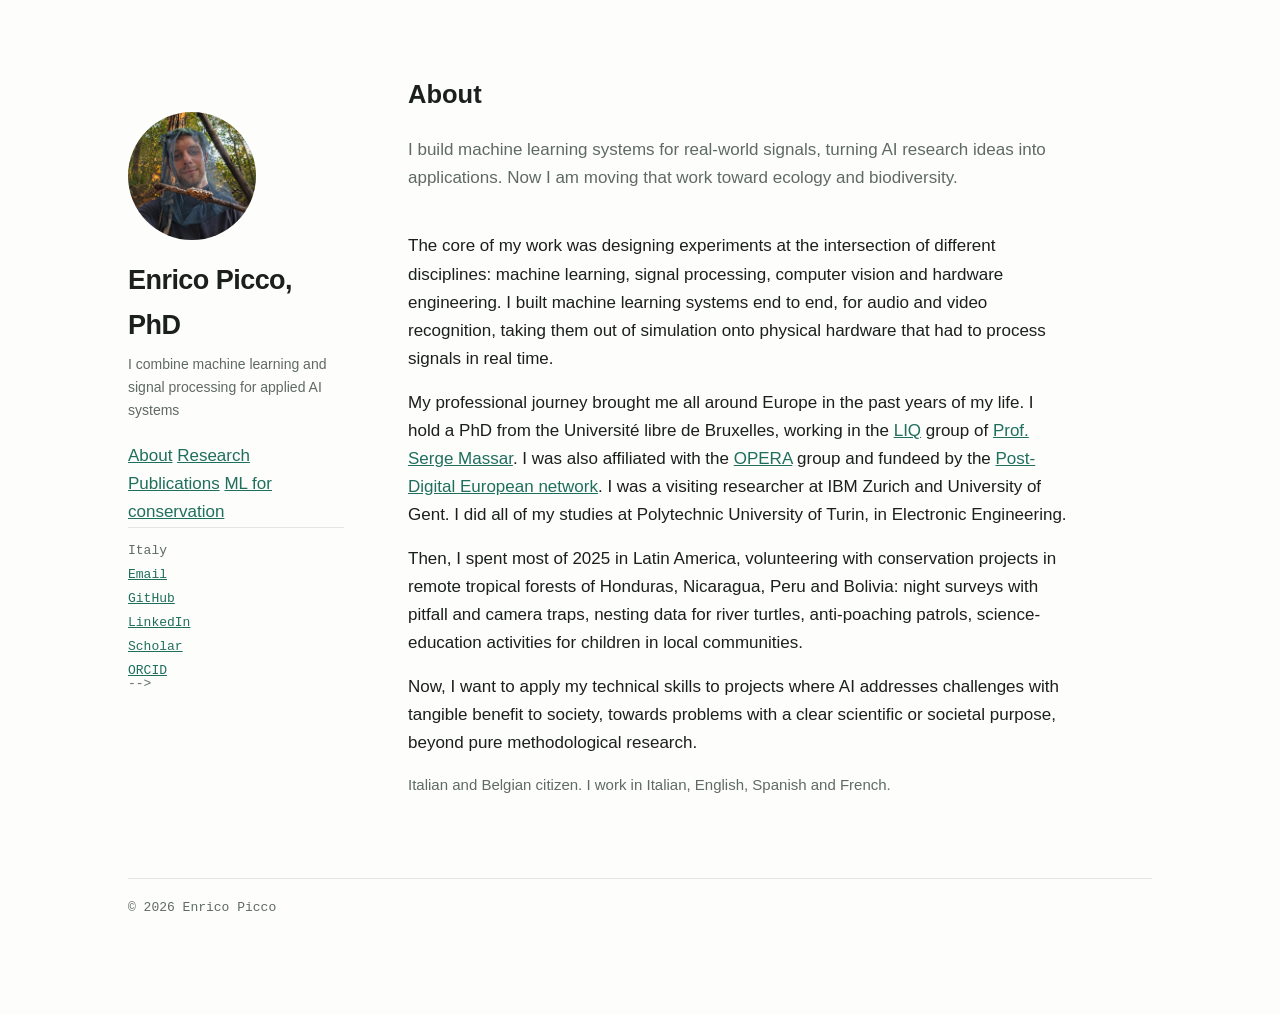
==== commit bd46fa68: "Add files via upload" ====
--- a/index.html
+++ b/index.html
@@ -8,48 +8,48 @@
 <link rel="stylesheet" href="style.css">
 </head>
 <body>
+<div class="wrap">
 
-<header class="masthead">
-  <div class="masthead-inner">
-    <a class="brand" href="index.html">Enrico Picco</a>
-    <nav class="site-nav">
+  <aside class="rail">
+    <!-- Drop a square photo in as portrait.jpg — a field photo works better here
+         than a formal headshot. Delete the <img> line if you'd rather have none. -->
+    <img class="portrait" src="portrait.jpg" alt="Enrico Picco">
+    <h1>Enrico Picco, PhD</h1>
+    <p class="role">I combine machine learning and signal processing for applied AI systems</p>
+    <nav>
       <a href="index.html" aria-current="page">About</a>
       <a href="research.html">Research</a>
       <a href="publications.html">Publications</a>
       <a href="conservation.html">ML for conservation</a>
     </nav>
-  </div>
-</header>
+    <div class="meta">
+      <div>Italy</div>
+      <div><a href="mailto:enrico.picco@hotmail.it">Email</a></div>
+      <div><a href="https://github.com/e-picco">GitHub</a></div>
+      <div><a href="https://www.linkedin.com/in/enrico-picco/">LinkedIn</a></div>
+      <div><a href="https://scholar.google.com/citations?user=zZwpqk8AAAAJ&hl=en">Scholar</a></div>
+      <!-- Register an ORCID if you don't have one — it takes two minutes and
+           every academic reader looks for it. Then uncomment: -->
+      <div><a href="https://orcid.org/0000-0002-3756-6097">ORCID</a></div> -->
+    </div>
+  </aside>
 
-<div class="wrap">
-    <aside class="rail">
-      <img class="portrait" src="portrait.jpg" alt="Enrico Picco">
-      <h2 class="rail-name">Enrico Picco, PhD</h2>
-      <p class="role">Machine learning for ecology and biodiversity</p>
-      <div class="meta">
-        <div><svg class="ic" viewBox="0 0 24 24" aria-hidden="true"><path d="M12 2C8.42 2 5.5 4.92 5.5 8.5c0 4.78 6.5 13.5 6.5 13.5s6.5-8.72 6.5-13.5C18.5 4.92 15.58 2 12 2zm0 9.25a2.75 2.75 0 1 1 0-5.5 2.75 2.75 0 0 1 0 5.5z"/></svg><span>Piemonte, Italy</span></div>
-        <a href="mailto:enrico.picco@hotmail.it"><svg class="ic" viewBox="0 0 24 24" aria-hidden="true"><path d="M2 4h20a1 1 0 0 1 1 1v14a1 1 0 0 1-1 1H2a1 1 0 0 1-1-1V5a1 1 0 0 1 1-1zm10 8.7L2.6 5.9v.4L12 13.3l9.4-7V5.9L12 12.7zM2.6 18.1h18.8V8.4L12 15.2 2.6 8.4z"/></svg><span>Email</span></a>
-        <a href="https://github.com/e-picco"><svg class="ic" viewBox="0 0 24 24" aria-hidden="true"><path d="M12 .297c-6.63 0-12 5.373-12 12 0 5.303 3.438 9.8 8.205 11.385.6.113.82-.258.82-.577 0-.285-.01-1.04-.015-2.04-3.338.724-4.042-1.61-4.042-1.61C4.422 18.07 3.633 17.7 3.633 17.7c-1.087-.744.084-.729.084-.729 1.205.084 1.838 1.236 1.838 1.236 1.07 1.835 2.809 1.305 3.495.998.108-.776.417-1.305.76-1.605-2.665-.3-5.466-1.332-5.466-5.93 0-1.31.465-2.38 1.235-3.22-.135-.303-.54-1.523.105-3.176 0 0 1.005-.322 3.3 1.23.96-.267 1.98-.399 3-.405 1.02.006 2.04.138 3 .405 2.28-1.552 3.285-1.23 3.285-1.23.645 1.653.24 2.873.12 3.176.765.84 1.23 1.91 1.23 3.22 0 4.61-2.805 5.625-5.475 5.92.42.36.81 1.096.81 2.22 0 1.606-.015 2.896-.015 3.286 0 .315.21.69.825.57C20.565 22.092 24 17.592 24 12.297c0-6.627-5.373-12-12-12"/></svg><span>GitHub</span></a>
-        <a href="https://www.linkedin.com/in/enrico-picco/"><svg class="ic" viewBox="0 0 24 24" aria-hidden="true"><path d="M20.45 20.45h-3.56v-5.57c0-1.33-.02-3.04-1.85-3.04-1.85 0-2.13 1.45-2.13 2.94v5.67H9.35V9h3.42v1.56h.05c.48-.9 1.64-1.85 3.37-1.85 3.6 0 4.27 2.37 4.27 5.46v6.28zM5.34 7.43a2.07 2.07 0 1 1 0-4.14 2.07 2.07 0 0 1 0 4.14zM7.12 20.45H3.55V9h3.57v11.45zM22.22 0H1.77C.79 0 0 .77 0 1.73v20.54C0 23.22.79 24 1.77 24h20.45c.98 0 1.78-.78 1.78-1.73V1.73C24 .77 23.2 0 22.22 0z"/></svg><span>LinkedIn</span></a>
-        <a href="https://scholar.google.com/citations?user=zZwpqk8AAAAJ&hl=en"><svg class="ic" viewBox="0 0 24 24" aria-hidden="true"><path d="M5.242 13.769L0 9.5 12 0l12 9.5-5.242 4.269C17.548 11.249 14.978 9.5 12 9.5c-2.977 0-5.548 1.748-6.758 4.269zM12 10a7 7 0 1 0 0 14 7 7 0 0 0 0-14z"/></svg><span>Scholar</span></a>
-        <a href="https://orcid.org/0000-0000-0000-0000"><svg class="ic" viewBox="0 0 24 24" aria-hidden="true"><path d="M12 0C5.372 0 0 5.372 0 12s5.372 12 12 12 12-5.372 12-12S18.628 0 12 0zM7.369 4.378c.525 0 .947.431.947.947s-.422.947-.947.947a.95.95 0 0 1-.947-.947c0-.525.422-.947.947-.947zm-.722 3.038h1.444v10.041H6.647V7.416zm3.562 0h3.9c3.712 0 5.344 2.653 5.344 5.025 0 2.578-2.016 5.025-5.325 5.025h-3.919V7.416zm1.444 1.303v7.444h2.297c3.272 0 4.022-2.484 4.022-3.722 0-2.016-1.284-3.722-4.097-3.722h-2.222z"/></svg><span>ORCID</span></a>
-      </div>
-    </aside>
+  <main>
+    <h2>About</h2>
+    <p class="lede">I build machine learning systems for real-world signals, turning AI research ideas into applications. Now I am moving that work toward ecology and biodiversity.</p>
 
-    <main>
-      <h1>About</h1>
-      <p class="lede">I build machine learning systems for real-world signals, and I am moving that work toward ecology and biodiversity.</p>
+    <p>The core of my work was designing experiments at the intersection of different disciplines: machine learning, signal processing, computer vision and hardware engineering. I built machine learning systems end to end, for audio and video recognition, taking them out of simulation onto physical hardware that had to process signals in real time.</p>
+	
+	<p>My professional journey brought me all around Europe in the past years of my life. I hold a PhD from the Université libre de Bruxelles, working in the <a href="https://liq.ulb.ac.be/">LIQ</a> group of <a href="https://scholar.google.com/citations?hl=en&user=kBKu5jwAAAAJ">Prof. Serge Massar</a>. I was also affiliated with the <a href="https://opera-photonics.ulb.be/">OPERA</a> group and fundeed by the <a href="https://www.postdigitalplus.net/">Post-Digital European network</a>. I was a visiting researcher at IBM Zurich and University of Gent. I did all of my studies at Polytechnic University of Turin, in Electronic Engineering.</p>
 
-      <p>I hold a PhD in machine learning from the Universit&eacute; libre de Bruxelles, where I spent four years building audio and video recognition systems end to end &mdash; model design, training, benchmarking &mdash; and taking them out of simulation onto physical hardware that had to process live sensor signals in real time. That work produced five peer-reviewed papers and took me to IBM Research Zurich and imec as a visiting researcher.</p>
+    <p>Then, I spent most of 2025 in Latin America, volunteering with conservation projects in remote tropical forests of Honduras, Nicaragua, Peru and Bolivia: night surveys with pitfall and camera traps, nesting data for river turtles, anti-poaching patrols, science-education activities for children in local communities.</p>
+	
+    <p>Now, I want to apply my technical skills to projects where AI addresses challenges with tangible benefit to society, towards problems with a clear scientific or societal purpose, beyond pure methodological research.</p>
 
-      <p>Then I spent a year in Latin America, volunteering with conservation projects in remote parts of Honduras, Nicaragua, Peru and Bolivia: night surveys with pitfall and camera traps, nesting data for river turtles, anti-poaching patrols. It put me at the collection end of ecological data for the first time, and it is the reason I now work on conservation technology.</p>
+    <p class="note">Italian and Belgian citizen. I work in Italian, English, Spanish and French.</p>
+  </main>
 
-      <p>What I am after is the overlap: rigorous machine learning applied to problems with an environmental purpose, with enough fieldwork in it that I understand where the data comes from.</p>
-
-      <p class="note">Italian and Belgian citizen. I work in Italian, English, Spanish and French.</p>
-    </main>
-
-  <footer>&copy; 2026 Enrico Picco</footer>
+  <footer>© 2026 Enrico Picco</footer>
 </div>
 </body>
 </html>
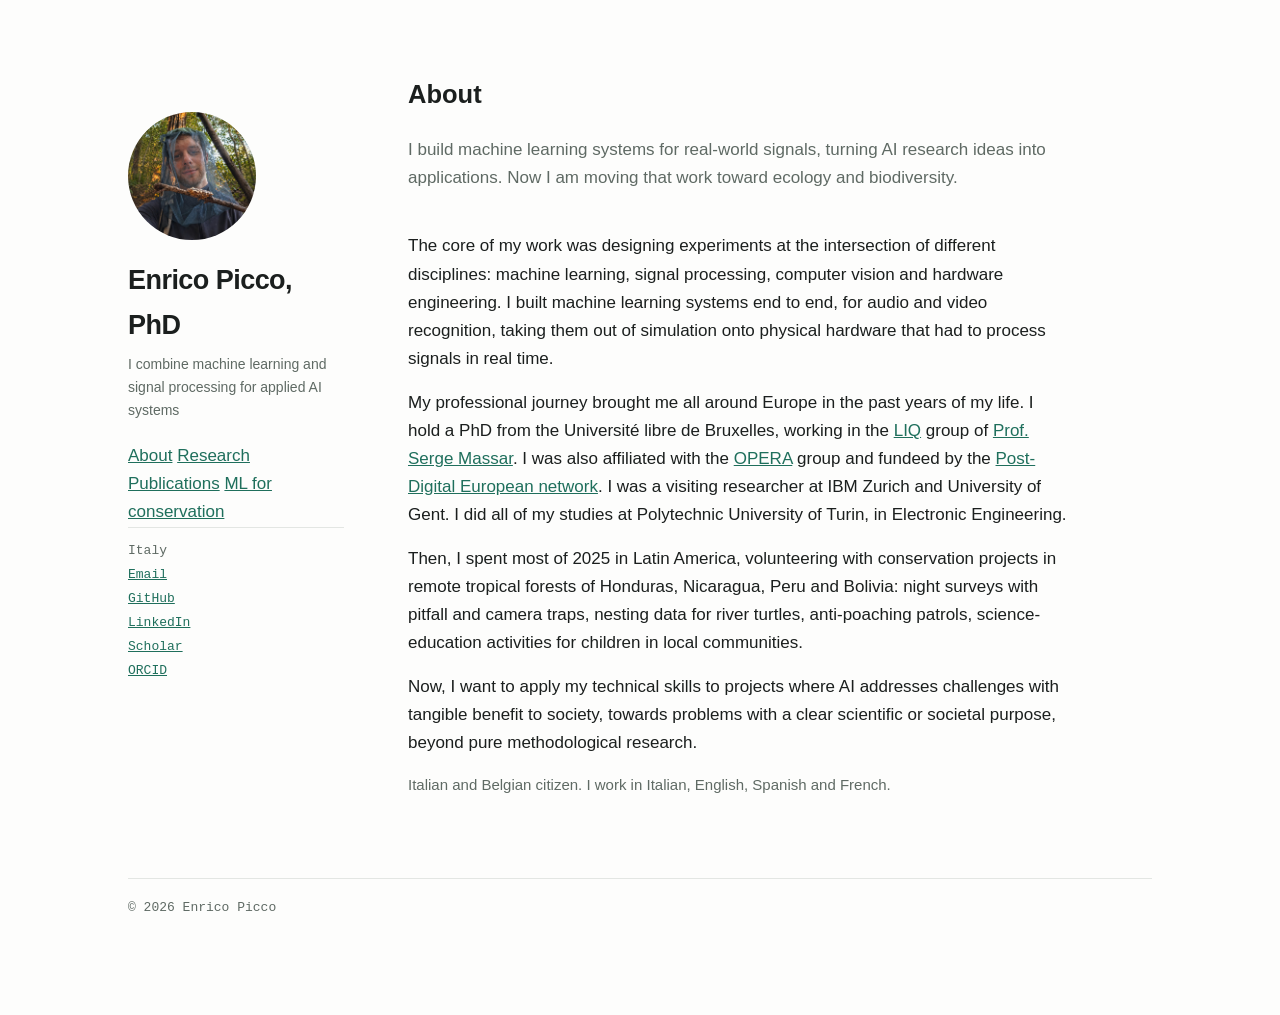
==== commit c0ab80de: "Update index.html" ====
--- a/index.html
+++ b/index.html
@@ -30,7 +30,7 @@
       <div><a href="https://scholar.google.com/citations?user=zZwpqk8AAAAJ&hl=en">Scholar</a></div>
       <!-- Register an ORCID if you don't have one — it takes two minutes and
            every academic reader looks for it. Then uncomment: -->
-      <div><a href="https://orcid.org/0000-0002-3756-6097">ORCID</a></div> -->
+      <div><a href="https://orcid.org/0000-0002-3756-6097">ORCID</a></div>
     </div>
   </aside>
 
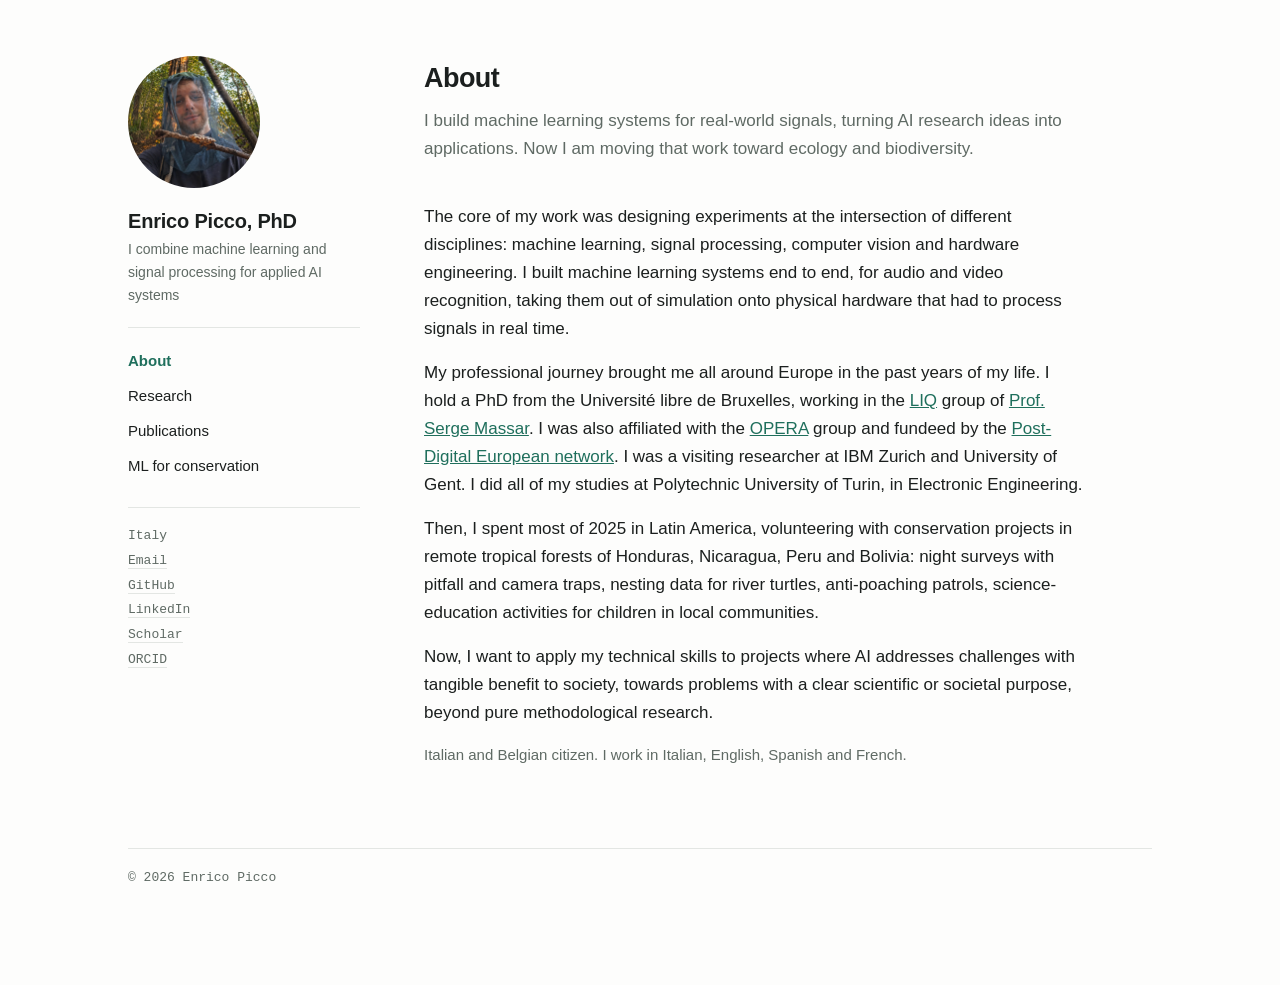
==== commit 314595c1: "Add files via upload" ====
--- a/index.html
+++ b/index.html
@@ -28,8 +28,6 @@
       <div><a href="https://github.com/e-picco">GitHub</a></div>
       <div><a href="https://www.linkedin.com/in/enrico-picco/">LinkedIn</a></div>
       <div><a href="https://scholar.google.com/citations?user=zZwpqk8AAAAJ&hl=en">Scholar</a></div>
-      <!-- Register an ORCID if you don't have one — it takes two minutes and
-           every academic reader looks for it. Then uncomment: -->
       <div><a href="https://orcid.org/0000-0002-3756-6097">ORCID</a></div>
     </div>
   </aside>
@@ -40,7 +38,7 @@
 
     <p>The core of my work was designing experiments at the intersection of different disciplines: machine learning, signal processing, computer vision and hardware engineering. I built machine learning systems end to end, for audio and video recognition, taking them out of simulation onto physical hardware that had to process signals in real time.</p>
 	
-	<p>My professional journey brought me all around Europe in the past years of my life. I hold a PhD from the Université libre de Bruxelles, working in the <a href="https://liq.ulb.ac.be/">LIQ</a> group of <a href="https://scholar.google.com/citations?hl=en&user=kBKu5jwAAAAJ">Prof. Serge Massar</a>. I was also affiliated with the <a href="https://opera-photonics.ulb.be/">OPERA</a> group and fundeed by the <a href="https://www.postdigitalplus.net/">Post-Digital European network</a>. I was a visiting researcher at IBM Zurich and University of Gent. I did all of my studies at Polytechnic University of Turin, in Electronic Engineering.</p>
+	<p>My professional journey brought me all around Europe in the past years of my life. I hold a PhD from the Université libre de Bruxelles, working in the <a href="https://liq.ulb.ac.be/" target="_blank" rel="noopener">LIQ</a> group of <a href="https://scholar.google.com/citations?hl=en&user=kBKu5jwAAAAJ" target="_blank" rel="noopener">Prof. Serge Massar</a>. I was also affiliated with the <a href="https://opera-photonics.ulb.be/" target="_blank" rel="noopener">OPERA</a> group and fundeed by the <a href="https://www.postdigitalplus.net/" target="_blank" rel="noopener">Post-Digital European network</a>. I was a visiting researcher at IBM Zurich and University of Gent. I did all of my studies at Polytechnic University of Turin, in Electronic Engineering.</p>
 
     <p>Then, I spent most of 2025 in Latin America, volunteering with conservation projects in remote tropical forests of Honduras, Nicaragua, Peru and Bolivia: night surveys with pitfall and camera traps, nesting data for river turtles, anti-poaching patrols, science-education activities for children in local communities.</p>
 	
--- a/style.css
+++ b/style.css
@@ -1,11 +1,12 @@
 /* ---------------------------------------------------------------
    Enrico Picco — portfolio
-   One stylesheet, no dependencies.
+   One stylesheet, no dependencies, no build step.
    Palette:  ink #1b1f1e · muted #5f6a64 · accent #1f6f5c
              rule #e3e6e3 · paper #fdfdfc
    Type:     body in system sans · metadata in monospace (field-log
-             feel: labels and dates align in a column, like a survey
-             sheet). That monospace rail is the only flourish here.
+             feel: dates and labels align in a column, like a survey
+             sheet). That monospace rail is the only flourish here —
+             everything else stays quiet on purpose.
    --------------------------------------------------------------- */
 
 :root {
@@ -19,6 +20,7 @@
 }
 
 * { box-sizing: border-box; }
+
 html { -webkit-text-size-adjust: 100%; }
 
 body {
@@ -28,109 +30,108 @@
   font: 400 17px/1.65 var(--sans);
 }
 
-/* ---------- top masthead: name left, section links right ---------- */
-
-.masthead {
-  position: sticky; top: 0; z-index: 10;
-  background: var(--paper);
-  border-bottom: 1px solid var(--rule);
-}
-
-.masthead-inner {
-  max-width: 1080px; margin: 0 auto;
-  padding: 18px 28px;
-  display: flex; align-items: baseline; justify-content: space-between;
-  gap: 24px; flex-wrap: wrap;
-}
-
-.brand {
-  font-size: 18px; font-weight: 600; letter-spacing: -0.01em;
-  color: var(--ink); text-decoration: none; white-space: nowrap;
-}
-
-.site-nav { display: flex; flex-wrap: wrap; }
-.site-nav a + a { margin-left: 26px; }
-
-.site-nav a {
-  font-size: 15px; color: var(--muted); text-decoration: none;
-  padding-bottom: 2px; border-bottom: 2px solid transparent; white-space: nowrap;
-}
-
-.site-nav a:hover { color: var(--ink); }
-
-.site-nav a[aria-current="page"] {
-  color: var(--accent); font-weight: 600; border-bottom-color: var(--accent);
-}
-
-/* ---------- page frame ---------- */
-
 .wrap {
-  max-width: 1080px; margin: 0 auto;
-  padding: 52px 28px 96px;
-  display: grid; grid-template-columns: 216px 1fr;
-  gap: 64px; align-items: start;
+  max-width: 1080px;
+  margin: 0 auto;
+  padding: 56px 28px 96px;
+  display: grid;
+  grid-template-columns: 232px 1fr;
+  gap: 64px;
+  align-items: start;
 }
 
 /* ---------- left rail ---------- */
 
-.rail { position: sticky; top: 112px; }
+.rail { position: sticky; top: 56px; }
 
 .rail .portrait {
-  width: 128px; height: 128px; border-radius: 50%;
-  object-fit: cover; display: block; margin-bottom: 18px;
+  width: 132px; height: 132px;
+  border-radius: 50%;
+  object-fit: cover;
+  display: block;
+  margin-bottom: 20px;
 }
 
-.rail-name {
-  font-size: 19px; line-height: 1.3; font-weight: 600;
-  margin: 0 0 4px; letter-spacing: -0.01em;
+.rail h1 {
+  font-size: 20px;
+  line-height: 1.3;
+  margin: 0 0 4px;
+  letter-spacing: -0.01em;
 }
 
-.rail .role { font-size: 14px; color: var(--muted); margin: 0 0 20px; }
+.rail .role {
+  font-size: 14px;
+  color: var(--muted);
+  margin: 0 0 20px;
+}
+
+.rail nav { border-top: 1px solid var(--rule); padding-top: 16px; margin-bottom: 24px; }
+
+.rail nav a {
+  display: block;
+  font-size: 15px;
+  padding: 5px 0;
+  color: var(--ink);
+  text-decoration: none;
+}
+
+.rail nav a:hover { color: var(--accent); }
+
+.rail nav a[aria-current="page"] {
+  color: var(--accent);
+  font-weight: 600;
+}
 
 .meta {
-  font: 400 13px/1 var(--mono); color: var(--muted);
-  border-top: 1px solid var(--rule); padding-top: 16px;
-  display: flex; flex-direction: column;
+  font: 400 13px/1.9 var(--mono);
+  color: var(--muted);
+  border-top: 1px solid var(--rule);
+  padding-top: 16px;
 }
 
-.meta > * + * { margin-top: 11px; }
-
-.meta > div, .meta > a {
-  display: flex; align-items: center;
-  color: var(--muted); text-decoration: none;
-}
-
-.meta > a:hover { color: var(--accent); }
-.meta > a:hover .ic { fill: var(--accent); }
-
-.ic { width: 15px; height: 15px; flex: none; margin-right: 10px; fill: var(--muted); transition: fill .15s; }
+.meta a { color: var(--muted); text-decoration: none; border-bottom: 1px solid var(--rule); }
+.meta a:hover { color: var(--accent); border-bottom-color: var(--accent); }
+.meta div { white-space: nowrap; overflow: hidden; text-overflow: ellipsis; }
 
 /* ---------- main column ---------- */
 
 main { max-width: 660px; }
 
-h1 { font-size: 27px; letter-spacing: -0.02em; margin: 0 0 6px; }
+main > h2:first-child { margin-top: 0; }
+
+h2 {
+  font-size: 27px;
+  letter-spacing: -0.02em;
+  margin: 0 0 6px;
+}
 
 .lede { color: var(--muted); margin: 0 0 40px; }
 
 section { border-top: 1px solid var(--rule); padding-top: 26px; margin-bottom: 42px; }
 
 .eyebrow {
-  font: 400 12px/1 var(--mono); letter-spacing: 0.08em;
-  text-transform: uppercase; color: var(--accent); margin: 0 0 10px;
+  font: 400 12px/1 var(--mono);
+  letter-spacing: 0.08em;
+  text-transform: uppercase;
+  color: var(--accent);
+  margin: 0 0 10px;
 }
 
 h3 { font-size: 19px; margin: 0 0 10px; letter-spacing: -0.01em; }
+
 p { margin: 0 0 16px; }
+
 a { color: var(--accent); }
+
 ul { padding-left: 20px; margin: 0 0 16px; }
 li { margin-bottom: 7px; }
+
 .note { font-size: 15px; color: var(--muted); }
 
 /* dated entries — the monospace year column */
 
 .entry { display: grid; grid-template-columns: 92px 1fr; gap: 18px; margin-bottom: 30px; }
-.entry .when { font: 400 13px/1.7 var(--mono); color: var(--muted); }
+.entry .when { font: 400 13px/1.9 var(--mono); color: var(--muted); }
 .entry h3 { margin-bottom: 6px; }
 .entry .where { font-size: 15px; color: var(--muted); margin: 0 0 10px; }
 
@@ -143,23 +144,39 @@
 
 footer {
   grid-column: 1 / -1;
-  border-top: 1px solid var(--rule); padding-top: 18px;
-  font: 400 13px/1.7 var(--mono); color: var(--muted);
+  border-top: 1px solid var(--rule);
+  padding-top: 18px;
+  font: 400 13px/1.7 var(--mono);
+  color: var(--muted);
 }
 
 /* ---------- mobile ---------- */
 
 @media (max-width: 800px) {
-  .masthead { position: static; }
-  .masthead-inner { padding: 16px 20px; gap: 12px; }
-  .site-nav a + a { margin-left: 18px; }
-  .wrap { grid-template-columns: 1fr; gap: 34px; padding: 30px 20px 64px; }
+  .wrap { grid-template-columns: 1fr; gap: 36px; padding: 32px 20px 64px; }
   .rail { position: static; }
-  .rail .portrait { width: 104px; height: 104px; }
-  .meta { flex-direction: row; flex-wrap: wrap; }
-  .meta > * + * { margin-top: 0; margin-left: 20px; }
+  .rail nav { display: flex; flex-wrap: wrap; gap: 18px; }
+  .rail nav a { padding: 0; }
   .entry { grid-template-columns: 1fr; gap: 4px; }
   body { font-size: 16px; }
 }
 
-a:focus-visible { outline: 2px solid var(--accent); outline-offset: 3px; }
+a:focus-visible, nav a:focus-visible { outline: 2px solid var(--accent); outline-offset: 3px; }
+
+.fig {
+  margin: 24px 0;
+}
+
+.fig img {
+  width: 100%;
+  height: auto;
+  display: block;
+  border: 1px solid var(--rule);
+  border-radius: 2px;
+}
+
+.fig figcaption {
+  font: 400 13px/1.5 var(--mono);
+  color: var(--muted);
+  margin-top: 8px;
+}
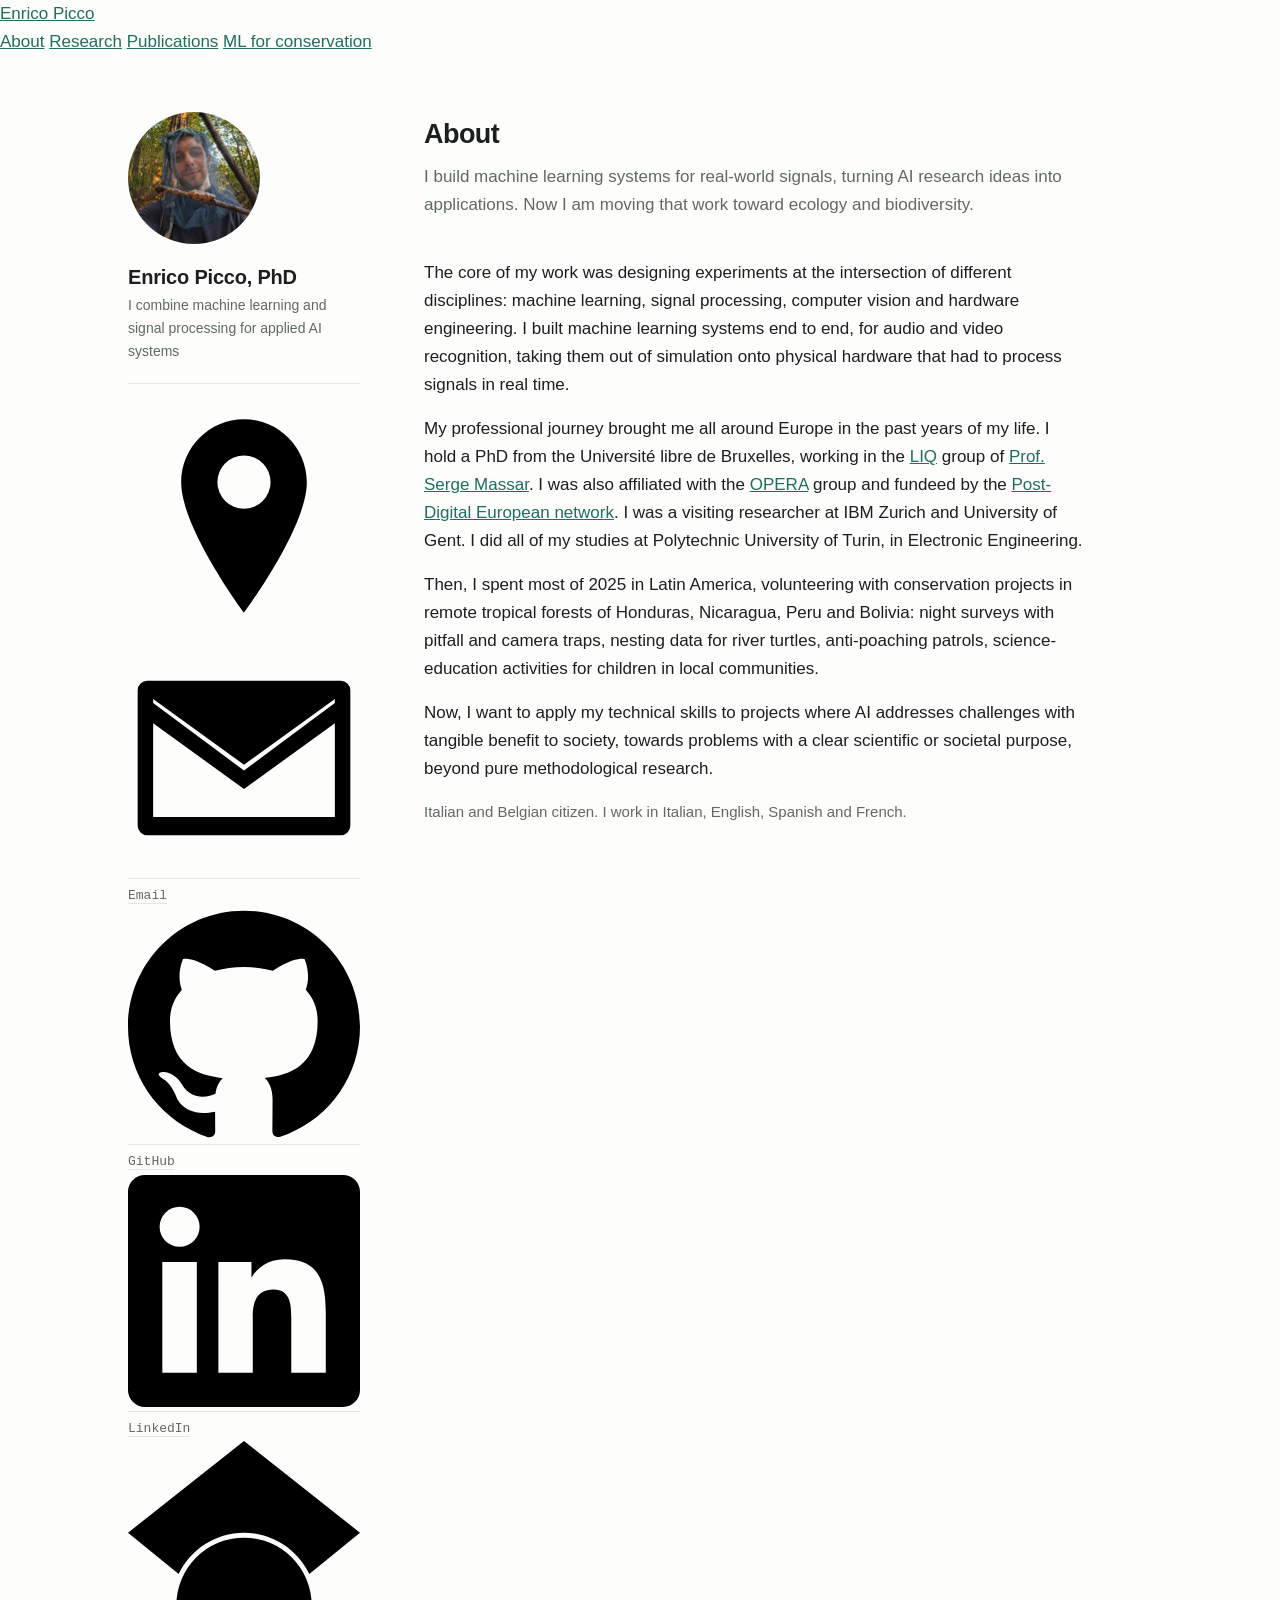
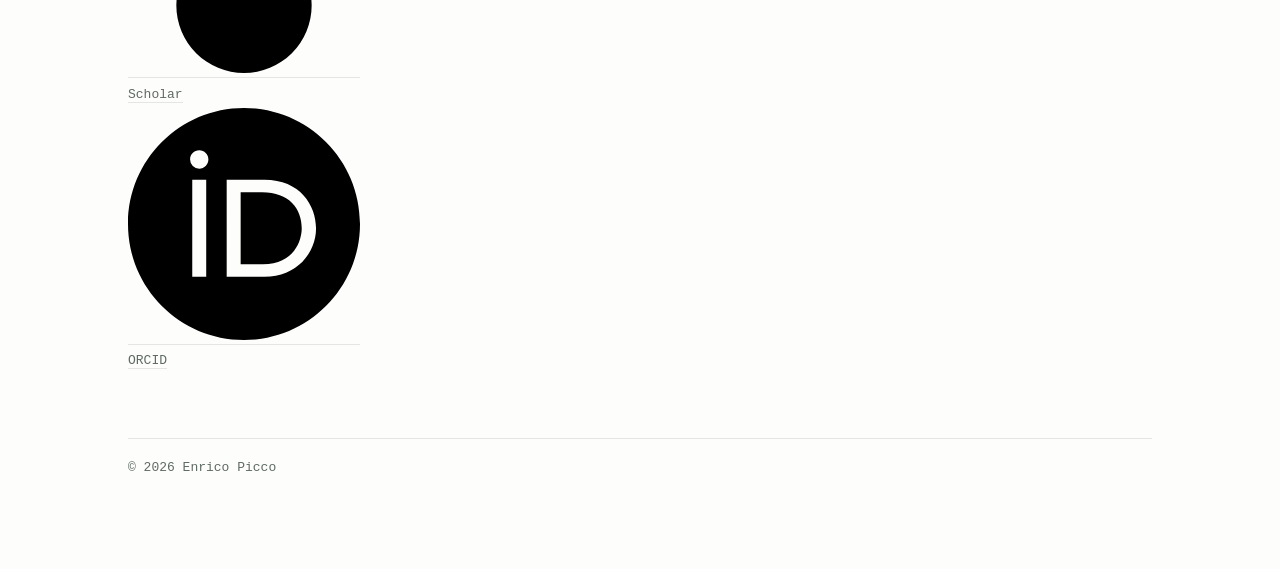
==== commit 9623c2da: "Add files via upload" ====
--- a/index.html
+++ b/index.html
@@ -8,28 +8,34 @@
 <link rel="stylesheet" href="style.css">
 </head>
 <body>
-<div class="wrap">
 
-  <aside class="rail">
-    <!-- Drop a square photo in as portrait.jpg — a field photo works better here
-         than a formal headshot. Delete the <img> line if you'd rather have none. -->
-    <img class="portrait" src="portrait.jpg" alt="Enrico Picco">
-    <h1>Enrico Picco, PhD</h1>
-    <p class="role">I combine machine learning and signal processing for applied AI systems</p>
-    <nav>
+<header class="masthead">
+  <div class="masthead-inner">
+    <a class="brand" href="index.html">Enrico Picco</a>
+    <nav class="site-nav">
       <a href="index.html" aria-current="page">About</a>
       <a href="research.html">Research</a>
       <a href="publications.html">Publications</a>
       <a href="conservation.html">ML for conservation</a>
     </nav>
-    <div class="meta">
-      <div>Italy</div>
-      <div><a href="mailto:enrico.picco@hotmail.it">Email</a></div>
-      <div><a href="https://github.com/e-picco">GitHub</a></div>
-      <div><a href="https://www.linkedin.com/in/enrico-picco/">LinkedIn</a></div>
-      <div><a href="https://scholar.google.com/citations?user=zZwpqk8AAAAJ&hl=en">Scholar</a></div>
-      <div><a href="https://orcid.org/0000-0002-3756-6097">ORCID</a></div>
-    </div>
+  </div>
+</header>
+
+
+<div class="wrap">
+
+  <aside class="rail">
+    <img class="portrait" src="portrait.jpg" alt="Enrico Picco">
+    <h1>Enrico Picco, PhD</h1>
+    <p class="role">I combine machine learning and signal processing for applied AI systems</p>
+      <div class="meta">
+        <div><svg class="ic" viewBox="0 0 24 24" aria-hidden="true"><path d="M12 2C8.42 2 5.5 4.92 5.5 8.5c0 4.78 6.5 13.5 6.5 13.5s6.5-8.72 6.5-13.5C18.5 4.92 15.58 2 12 2zm0 9.25a2.75 2.75 0 1 1 0-5.5 2.75 2.75 0 0 1 0 5.5z"/></svg><span>Piemonte, Italy</span></div>
+        <a href="mailto:enrico.picco@hotmail.it"><svg class="ic" viewBox="0 0 24 24" aria-hidden="true"><path d="M2 4h20a1 1 0 0 1 1 1v14a1 1 0 0 1-1 1H2a1 1 0 0 1-1-1V5a1 1 0 0 1 1-1zm10 8.7L2.6 5.9v.4L12 13.3l9.4-7V5.9L12 12.7zM2.6 18.1h18.8V8.4L12 15.2 2.6 8.4z"/></svg><span>Email</span></a>
+        <a href="https://github.com/e-picco"><svg class="ic" viewBox="0 0 24 24" aria-hidden="true"><path d="M12 .297c-6.63 0-12 5.373-12 12 0 5.303 3.438 9.8 8.205 11.385.6.113.82-.258.82-.577 0-.285-.01-1.04-.015-2.04-3.338.724-4.042-1.61-4.042-1.61C4.422 18.07 3.633 17.7 3.633 17.7c-1.087-.744.084-.729.084-.729 1.205.084 1.838 1.236 1.838 1.236 1.07 1.835 2.809 1.305 3.495.998.108-.776.417-1.305.76-1.605-2.665-.3-5.466-1.332-5.466-5.93 0-1.31.465-2.38 1.235-3.22-.135-.303-.54-1.523.105-3.176 0 0 1.005-.322 3.3 1.23.96-.267 1.98-.399 3-.405 1.02.006 2.04.138 3 .405 2.28-1.552 3.285-1.23 3.285-1.23.645 1.653.24 2.873.12 3.176.765.84 1.23 1.91 1.23 3.22 0 4.61-2.805 5.625-5.475 5.92.42.36.81 1.096.81 2.22 0 1.606-.015 2.896-.015 3.286 0 .315.21.69.825.57C20.565 22.092 24 17.592 24 12.297c0-6.627-5.373-12-12-12"/></svg><span>GitHub</span></a>
+        <a href="https://www.linkedin.com/in/enrico-picco/"><svg class="ic" viewBox="0 0 24 24" aria-hidden="true"><path d="M20.45 20.45h-3.56v-5.57c0-1.33-.02-3.04-1.85-3.04-1.85 0-2.13 1.45-2.13 2.94v5.67H9.35V9h3.42v1.56h.05c.48-.9 1.64-1.85 3.37-1.85 3.6 0 4.27 2.37 4.27 5.46v6.28zM5.34 7.43a2.07 2.07 0 1 1 0-4.14 2.07 2.07 0 0 1 0 4.14zM7.12 20.45H3.55V9h3.57v11.45zM22.22 0H1.77C.79 0 0 .77 0 1.73v20.54C0 23.22.79 24 1.77 24h20.45c.98 0 1.78-.78 1.78-1.73V1.73C24 .77 23.2 0 22.22 0z"/></svg><span>LinkedIn</span></a>
+        <a href="https://scholar.google.com/citations?user=zZwpqk8AAAAJ&hl=en"><svg class="ic" viewBox="0 0 24 24" aria-hidden="true"><path d="M5.242 13.769L0 9.5 12 0l12 9.5-5.242 4.269C17.548 11.249 14.978 9.5 12 9.5c-2.977 0-5.548 1.748-6.758 4.269zM12 10a7 7 0 1 0 0 14 7 7 0 0 0 0-14z"/></svg><span>Scholar</span></a>
+        <a href="https://orcid.org/0000-0002-3756-6097"><svg class="ic" viewBox="0 0 24 24" aria-hidden="true"><path d="M12 0C5.372 0 0 5.372 0 12s5.372 12 12 12 12-5.372 12-12S18.628 0 12 0zM7.369 4.378c.525 0 .947.431.947.947s-.422.947-.947.947a.95.95 0 0 1-.947-.947c0-.525.422-.947.947-.947zm-.722 3.038h1.444v10.041H6.647V7.416zm3.562 0h3.9c3.712 0 5.344 2.653 5.344 5.025 0 2.578-2.016 5.025-5.325 5.025h-3.919V7.416zm1.444 1.303v7.444h2.297c3.272 0 4.022-2.484 4.022-3.722 0-2.016-1.284-3.722-4.097-3.722h-2.222z"/></svg><span>ORCID</span></a>
+      </div>
   </aside>
 
   <main>
@@ -38,7 +44,7 @@
 
     <p>The core of my work was designing experiments at the intersection of different disciplines: machine learning, signal processing, computer vision and hardware engineering. I built machine learning systems end to end, for audio and video recognition, taking them out of simulation onto physical hardware that had to process signals in real time.</p>
 	
-	<p>My professional journey brought me all around Europe in the past years of my life. I hold a PhD from the Université libre de Bruxelles, working in the <a href="https://liq.ulb.ac.be/" target="_blank" rel="noopener">LIQ</a> group of <a href="https://scholar.google.com/citations?hl=en&user=kBKu5jwAAAAJ" target="_blank" rel="noopener">Prof. Serge Massar</a>. I was also affiliated with the <a href="https://opera-photonics.ulb.be/" target="_blank" rel="noopener">OPERA</a> group and fundeed by the <a href="https://www.postdigitalplus.net/" target="_blank" rel="noopener">Post-Digital European network</a>. I was a visiting researcher at IBM Zurich and University of Gent. I did all of my studies at Polytechnic University of Turin, in Electronic Engineering.</p>
+	<p>My professional journey brought me all around Europe in the past years of my life. I hold a PhD from the Universit&eacute libre de Bruxelles, working in the <a href="https://liq.ulb.ac.be/" target="_blank" rel="noopener">LIQ</a> group of <a href="https://scholar.google.com/citations?hl=en&user=kBKu5jwAAAAJ" target="_blank" rel="noopener">Prof. Serge Massar</a>. I was also affiliated with the <a href="https://opera-photonics.ulb.be/" target="_blank" rel="noopener">OPERA</a> group and fundeed by the <a href="https://www.postdigitalplus.net/" target="_blank" rel="noopener">Post-Digital European network</a>. I was a visiting researcher at IBM Zurich and University of Gent. I did all of my studies at Polytechnic University of Turin, in Electronic Engineering.</p>
 
     <p>Then, I spent most of 2025 in Latin America, volunteering with conservation projects in remote tropical forests of Honduras, Nicaragua, Peru and Bolivia: night surveys with pitfall and camera traps, nesting data for river turtles, anti-poaching patrols, science-education activities for children in local communities.</p>
 	
@@ -47,7 +53,7 @@
     <p class="note">Italian and Belgian citizen. I work in Italian, English, Spanish and French.</p>
   </main>
 
-  <footer>© 2026 Enrico Picco</footer>
+  <footer>&copy 2026 Enrico Picco</footer>
 </div>
 </body>
 </html>
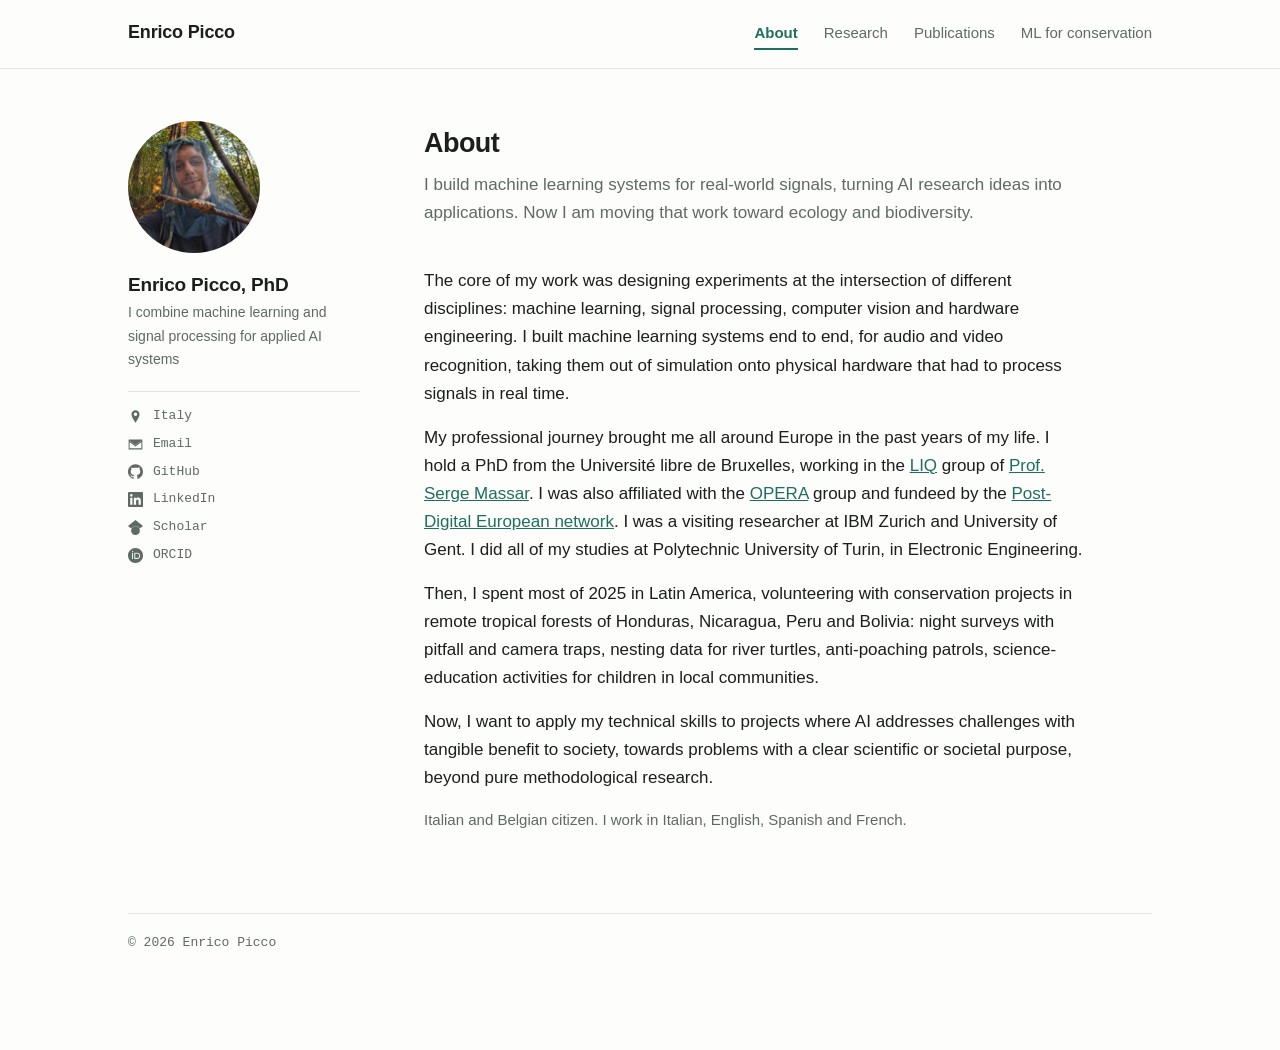
==== commit b27e3101: "Add files via upload" ====
--- a/index.html
+++ b/index.html
@@ -29,12 +29,12 @@
     <h1>Enrico Picco, PhD</h1>
     <p class="role">I combine machine learning and signal processing for applied AI systems</p>
       <div class="meta">
-        <div><svg class="ic" viewBox="0 0 24 24" aria-hidden="true"><path d="M12 2C8.42 2 5.5 4.92 5.5 8.5c0 4.78 6.5 13.5 6.5 13.5s6.5-8.72 6.5-13.5C18.5 4.92 15.58 2 12 2zm0 9.25a2.75 2.75 0 1 1 0-5.5 2.75 2.75 0 0 1 0 5.5z"/></svg><span>Piemonte, Italy</span></div>
+        <div><svg class="ic" viewBox="0 0 24 24" aria-hidden="true"><path d="M12 2C8.42 2 5.5 4.92 5.5 8.5c0 4.78 6.5 13.5 6.5 13.5s6.5-8.72 6.5-13.5C18.5 4.92 15.58 2 12 2zm0 9.25a2.75 2.75 0 1 1 0-5.5 2.75 2.75 0 0 1 0 5.5z"/></svg><span>Italy</span></div>
         <a href="mailto:enrico.picco@hotmail.it"><svg class="ic" viewBox="0 0 24 24" aria-hidden="true"><path d="M2 4h20a1 1 0 0 1 1 1v14a1 1 0 0 1-1 1H2a1 1 0 0 1-1-1V5a1 1 0 0 1 1-1zm10 8.7L2.6 5.9v.4L12 13.3l9.4-7V5.9L12 12.7zM2.6 18.1h18.8V8.4L12 15.2 2.6 8.4z"/></svg><span>Email</span></a>
-        <a href="https://github.com/e-picco"><svg class="ic" viewBox="0 0 24 24" aria-hidden="true"><path d="M12 .297c-6.63 0-12 5.373-12 12 0 5.303 3.438 9.8 8.205 11.385.6.113.82-.258.82-.577 0-.285-.01-1.04-.015-2.04-3.338.724-4.042-1.61-4.042-1.61C4.422 18.07 3.633 17.7 3.633 17.7c-1.087-.744.084-.729.084-.729 1.205.084 1.838 1.236 1.838 1.236 1.07 1.835 2.809 1.305 3.495.998.108-.776.417-1.305.76-1.605-2.665-.3-5.466-1.332-5.466-5.93 0-1.31.465-2.38 1.235-3.22-.135-.303-.54-1.523.105-3.176 0 0 1.005-.322 3.3 1.23.96-.267 1.98-.399 3-.405 1.02.006 2.04.138 3 .405 2.28-1.552 3.285-1.23 3.285-1.23.645 1.653.24 2.873.12 3.176.765.84 1.23 1.91 1.23 3.22 0 4.61-2.805 5.625-5.475 5.92.42.36.81 1.096.81 2.22 0 1.606-.015 2.896-.015 3.286 0 .315.21.69.825.57C20.565 22.092 24 17.592 24 12.297c0-6.627-5.373-12-12-12"/></svg><span>GitHub</span></a>
-        <a href="https://www.linkedin.com/in/enrico-picco/"><svg class="ic" viewBox="0 0 24 24" aria-hidden="true"><path d="M20.45 20.45h-3.56v-5.57c0-1.33-.02-3.04-1.85-3.04-1.85 0-2.13 1.45-2.13 2.94v5.67H9.35V9h3.42v1.56h.05c.48-.9 1.64-1.85 3.37-1.85 3.6 0 4.27 2.37 4.27 5.46v6.28zM5.34 7.43a2.07 2.07 0 1 1 0-4.14 2.07 2.07 0 0 1 0 4.14zM7.12 20.45H3.55V9h3.57v11.45zM22.22 0H1.77C.79 0 0 .77 0 1.73v20.54C0 23.22.79 24 1.77 24h20.45c.98 0 1.78-.78 1.78-1.73V1.73C24 .77 23.2 0 22.22 0z"/></svg><span>LinkedIn</span></a>
-        <a href="https://scholar.google.com/citations?user=zZwpqk8AAAAJ&hl=en"><svg class="ic" viewBox="0 0 24 24" aria-hidden="true"><path d="M5.242 13.769L0 9.5 12 0l12 9.5-5.242 4.269C17.548 11.249 14.978 9.5 12 9.5c-2.977 0-5.548 1.748-6.758 4.269zM12 10a7 7 0 1 0 0 14 7 7 0 0 0 0-14z"/></svg><span>Scholar</span></a>
-        <a href="https://orcid.org/0000-0002-3756-6097"><svg class="ic" viewBox="0 0 24 24" aria-hidden="true"><path d="M12 0C5.372 0 0 5.372 0 12s5.372 12 12 12 12-5.372 12-12S18.628 0 12 0zM7.369 4.378c.525 0 .947.431.947.947s-.422.947-.947.947a.95.95 0 0 1-.947-.947c0-.525.422-.947.947-.947zm-.722 3.038h1.444v10.041H6.647V7.416zm3.562 0h3.9c3.712 0 5.344 2.653 5.344 5.025 0 2.578-2.016 5.025-5.325 5.025h-3.919V7.416zm1.444 1.303v7.444h2.297c3.272 0 4.022-2.484 4.022-3.722 0-2.016-1.284-3.722-4.097-3.722h-2.222z"/></svg><span>ORCID</span></a>
+        <a href="https://github.com/e-picco" target="_blank" rel="noopener"><svg class="ic" viewBox="0 0 24 24" aria-hidden="true"><path d="M12 .297c-6.63 0-12 5.373-12 12 0 5.303 3.438 9.8 8.205 11.385.6.113.82-.258.82-.577 0-.285-.01-1.04-.015-2.04-3.338.724-4.042-1.61-4.042-1.61C4.422 18.07 3.633 17.7 3.633 17.7c-1.087-.744.084-.729.084-.729 1.205.084 1.838 1.236 1.838 1.236 1.07 1.835 2.809 1.305 3.495.998.108-.776.417-1.305.76-1.605-2.665-.3-5.466-1.332-5.466-5.93 0-1.31.465-2.38 1.235-3.22-.135-.303-.54-1.523.105-3.176 0 0 1.005-.322 3.3 1.23.96-.267 1.98-.399 3-.405 1.02.006 2.04.138 3 .405 2.28-1.552 3.285-1.23 3.285-1.23.645 1.653.24 2.873.12 3.176.765.84 1.23 1.91 1.23 3.22 0 4.61-2.805 5.625-5.475 5.92.42.36.81 1.096.81 2.22 0 1.606-.015 2.896-.015 3.286 0 .315.21.69.825.57C20.565 22.092 24 17.592 24 12.297c0-6.627-5.373-12-12-12"/></svg><span>GitHub</span></a>
+        <a href="https://www.linkedin.com/in/enrico-picco/" target="_blank" rel="noopener"><svg class="ic" viewBox="0 0 24 24" aria-hidden="true"><path d="M20.45 20.45h-3.56v-5.57c0-1.33-.02-3.04-1.85-3.04-1.85 0-2.13 1.45-2.13 2.94v5.67H9.35V9h3.42v1.56h.05c.48-.9 1.64-1.85 3.37-1.85 3.6 0 4.27 2.37 4.27 5.46v6.28zM5.34 7.43a2.07 2.07 0 1 1 0-4.14 2.07 2.07 0 0 1 0 4.14zM7.12 20.45H3.55V9h3.57v11.45zM22.22 0H1.77C.79 0 0 .77 0 1.73v20.54C0 23.22.79 24 1.77 24h20.45c.98 0 1.78-.78 1.78-1.73V1.73C24 .77 23.2 0 22.22 0z"/></svg><span>LinkedIn</span></a>
+        <a href="https://scholar.google.com/citations?user=zZwpqk8AAAAJ&amp;hl=en" target="_blank" rel="noopener"><svg class="ic" viewBox="0 0 24 24" aria-hidden="true"><path d="M5.242 13.769L0 9.5 12 0l12 9.5-5.242 4.269C17.548 11.249 14.978 9.5 12 9.5c-2.977 0-5.548 1.748-6.758 4.269zM12 10a7 7 0 1 0 0 14 7 7 0 0 0 0-14z"/></svg><span>Scholar</span></a>
+        <a href="https://orcid.org/0000-0002-3756-6097" target="_blank" rel="noopener"><svg class="ic" viewBox="0 0 24 24" aria-hidden="true"><path d="M12 0C5.372 0 0 5.372 0 12s5.372 12 12 12 12-5.372 12-12S18.628 0 12 0zM7.369 4.378c.525 0 .947.431.947.947s-.422.947-.947.947a.95.95 0 0 1-.947-.947c0-.525.422-.947.947-.947zm-.722 3.038h1.444v10.041H6.647V7.416zm3.562 0h3.9c3.712 0 5.344 2.653 5.344 5.025 0 2.578-2.016 5.025-5.325 5.025h-3.919V7.416zm1.444 1.303v7.444h2.297c3.272 0 4.022-2.484 4.022-3.722 0-2.016-1.284-3.722-4.097-3.722h-2.222z"/></svg><span>ORCID</span></a>
       </div>
   </aside>
 
--- a/style.css
+++ b/style.css
@@ -1,12 +1,10 @@
 /* ---------------------------------------------------------------
    Enrico Picco — portfolio
-   One stylesheet, no dependencies, no build step.
+   One stylesheet, no dependencies.
    Palette:  ink #1b1f1e · muted #5f6a64 · accent #1f6f5c
              rule #e3e6e3 · paper #fdfdfc
    Type:     body in system sans · metadata in monospace (field-log
-             feel: dates and labels align in a column, like a survey
-             sheet). That monospace rail is the only flourish here —
-             everything else stays quiet on purpose.
+             feel: labels align in a column, like a survey sheet).
    --------------------------------------------------------------- */
 
 :root {
@@ -30,19 +28,71 @@
   font: 400 17px/1.65 var(--sans);
 }
 
+/* ---------- top bar: name left, section links right ---------- */
+
+.masthead {
+  position: sticky;
+  top: 0;
+  z-index: 10;
+  background: var(--paper);
+  border-bottom: 1px solid var(--rule);
+}
+
+.masthead-inner {
+  max-width: 1080px;
+  margin: 0 auto;
+  padding: 18px 28px;
+  display: flex;
+  align-items: baseline;
+  justify-content: space-between;
+  flex-wrap: wrap;
+}
+
+.brand {
+  font-size: 18px;
+  font-weight: 600;
+  letter-spacing: -0.01em;
+  color: var(--ink);
+  text-decoration: none;
+  white-space: nowrap;
+}
+
+.site-nav { display: flex; flex-wrap: wrap; }
+
+.site-nav a {
+  font-size: 15px;
+  color: var(--muted);
+  text-decoration: none;
+  padding-bottom: 2px;
+  border-bottom: 2px solid transparent;
+  white-space: nowrap;
+}
+
+.site-nav a + a { margin-left: 26px; }
+
+.site-nav a:hover { color: var(--ink); }
+
+.site-nav a[aria-current="page"] {
+  color: var(--accent);
+  font-weight: 600;
+  border-bottom-color: var(--accent);
+}
+
+/* ---------- page frame ---------- */
+
 .wrap {
   max-width: 1080px;
   margin: 0 auto;
-  padding: 56px 28px 96px;
+  padding: 52px 28px 96px;
   display: grid;
   grid-template-columns: 232px 1fr;
   gap: 64px;
   align-items: start;
 }
 
-/* ---------- left rail ---------- */
-
-.rail { position: sticky; top: 56px; }
+/* ---------- left rail: portrait, name, contact ---------- */
+
+.rail { position: sticky; top: 112px; }
 
 .rail .portrait {
   width: 132px; height: 132px;
@@ -53,8 +103,9 @@
 }
 
 .rail h1 {
-  font-size: 20px;
+  font-size: 19px;
   line-height: 1.3;
+  font-weight: 600;
   margin: 0 0 4px;
   letter-spacing: -0.01em;
 }
@@ -65,33 +116,36 @@
   margin: 0 0 20px;
 }
 
-.rail nav { border-top: 1px solid var(--rule); padding-top: 16px; margin-bottom: 24px; }
-
-.rail nav a {
-  display: block;
-  font-size: 15px;
-  padding: 5px 0;
-  color: var(--ink);
-  text-decoration: none;
-}
-
-.rail nav a:hover { color: var(--accent); }
-
-.rail nav a[aria-current="page"] {
-  color: var(--accent);
-  font-weight: 600;
-}
-
 .meta {
-  font: 400 13px/1.9 var(--mono);
+  font: 400 13px/1.3 var(--mono);
   color: var(--muted);
   border-top: 1px solid var(--rule);
   padding-top: 16px;
 }
 
-.meta a { color: var(--muted); text-decoration: none; border-bottom: 1px solid var(--rule); }
-.meta a:hover { color: var(--accent); border-bottom-color: var(--accent); }
-.meta div { white-space: nowrap; overflow: hidden; text-overflow: ellipsis; }
+.meta > div,
+.meta > a {
+  display: flex;
+  align-items: center;
+  color: var(--muted);
+  text-decoration: none;
+}
+
+.meta > * + * { margin-top: 11px; }
+
+.meta > a:hover { color: var(--accent); }
+.meta > a:hover .ic { fill: var(--accent); }
+
+/* THIS is the rule that keeps the icons small — without it the inline
+   SVGs expand to fill the column. */
+.ic {
+  width: 15px;
+  height: 15px;
+  flex: none;
+  margin-right: 10px;
+  fill: var(--muted);
+  transition: fill .15s;
+}
 
 /* ---------- main column ---------- */
 
@@ -131,41 +185,13 @@
 /* dated entries — the monospace year column */
 
 .entry { display: grid; grid-template-columns: 92px 1fr; gap: 18px; margin-bottom: 30px; }
-.entry .when { font: 400 13px/1.9 var(--mono); color: var(--muted); }
+.entry .when { font: 400 13px/1.7 var(--mono); color: var(--muted); }
 .entry h3 { margin-bottom: 6px; }
 .entry .where { font-size: 15px; color: var(--muted); margin: 0 0 10px; }
 
-/* publications */
-
-.pub { margin-bottom: 20px; font-size: 16px; }
-.pub .venue { font-style: italic; }
-.pub .links { font: 400 13px/1.6 var(--mono); }
-.pub .links a { text-decoration: none; border-bottom: 1px solid var(--rule); }
-
-footer {
-  grid-column: 1 / -1;
-  border-top: 1px solid var(--rule);
-  padding-top: 18px;
-  font: 400 13px/1.7 var(--mono);
-  color: var(--muted);
-}
-
-/* ---------- mobile ---------- */
-
-@media (max-width: 800px) {
-  .wrap { grid-template-columns: 1fr; gap: 36px; padding: 32px 20px 64px; }
-  .rail { position: static; }
-  .rail nav { display: flex; flex-wrap: wrap; gap: 18px; }
-  .rail nav a { padding: 0; }
-  .entry { grid-template-columns: 1fr; gap: 4px; }
-  body { font-size: 16px; }
-}
-
-a:focus-visible, nav a:focus-visible { outline: 2px solid var(--accent); outline-offset: 3px; }
-
-.fig {
-  margin: 24px 0;
-}
+/* ---------- figures ---------- */
+
+.fig { margin: 24px 0 10px; }
 
 .fig img {
   width: 100%;
@@ -180,3 +206,36 @@
   color: var(--muted);
   margin-top: 8px;
 }
+
+/* ---------- publications ---------- */
+
+.pub { margin-bottom: 20px; font-size: 16px; }
+.pub .venue { font-style: italic; }
+.pub .links { font: 400 13px/1.6 var(--mono); }
+.pub .links a { text-decoration: none; border-bottom: 1px solid var(--rule); }
+.pub .links + .links { margin-left: 4px; }
+
+footer {
+  grid-column: 1 / -1;
+  border-top: 1px solid var(--rule);
+  padding-top: 18px;
+  font: 400 13px/1.7 var(--mono);
+  color: var(--muted);
+}
+
+/* ---------- mobile ---------- */
+
+@media (max-width: 800px) {
+  .masthead { position: static; }
+  .masthead-inner { padding: 16px 20px; }
+  .site-nav a + a { margin-left: 18px; }
+  .wrap { grid-template-columns: 1fr; gap: 34px; padding: 30px 20px 64px; }
+  .rail { position: static; }
+  .rail .portrait { width: 104px; height: 104px; }
+  .meta { display: flex; flex-wrap: wrap; }
+  .meta > * + * { margin-top: 0; margin-left: 20px; }
+  .entry { grid-template-columns: 1fr; gap: 4px; }
+  body { font-size: 16px; }
+}
+
+a:focus-visible { outline: 2px solid var(--accent); outline-offset: 3px; }
